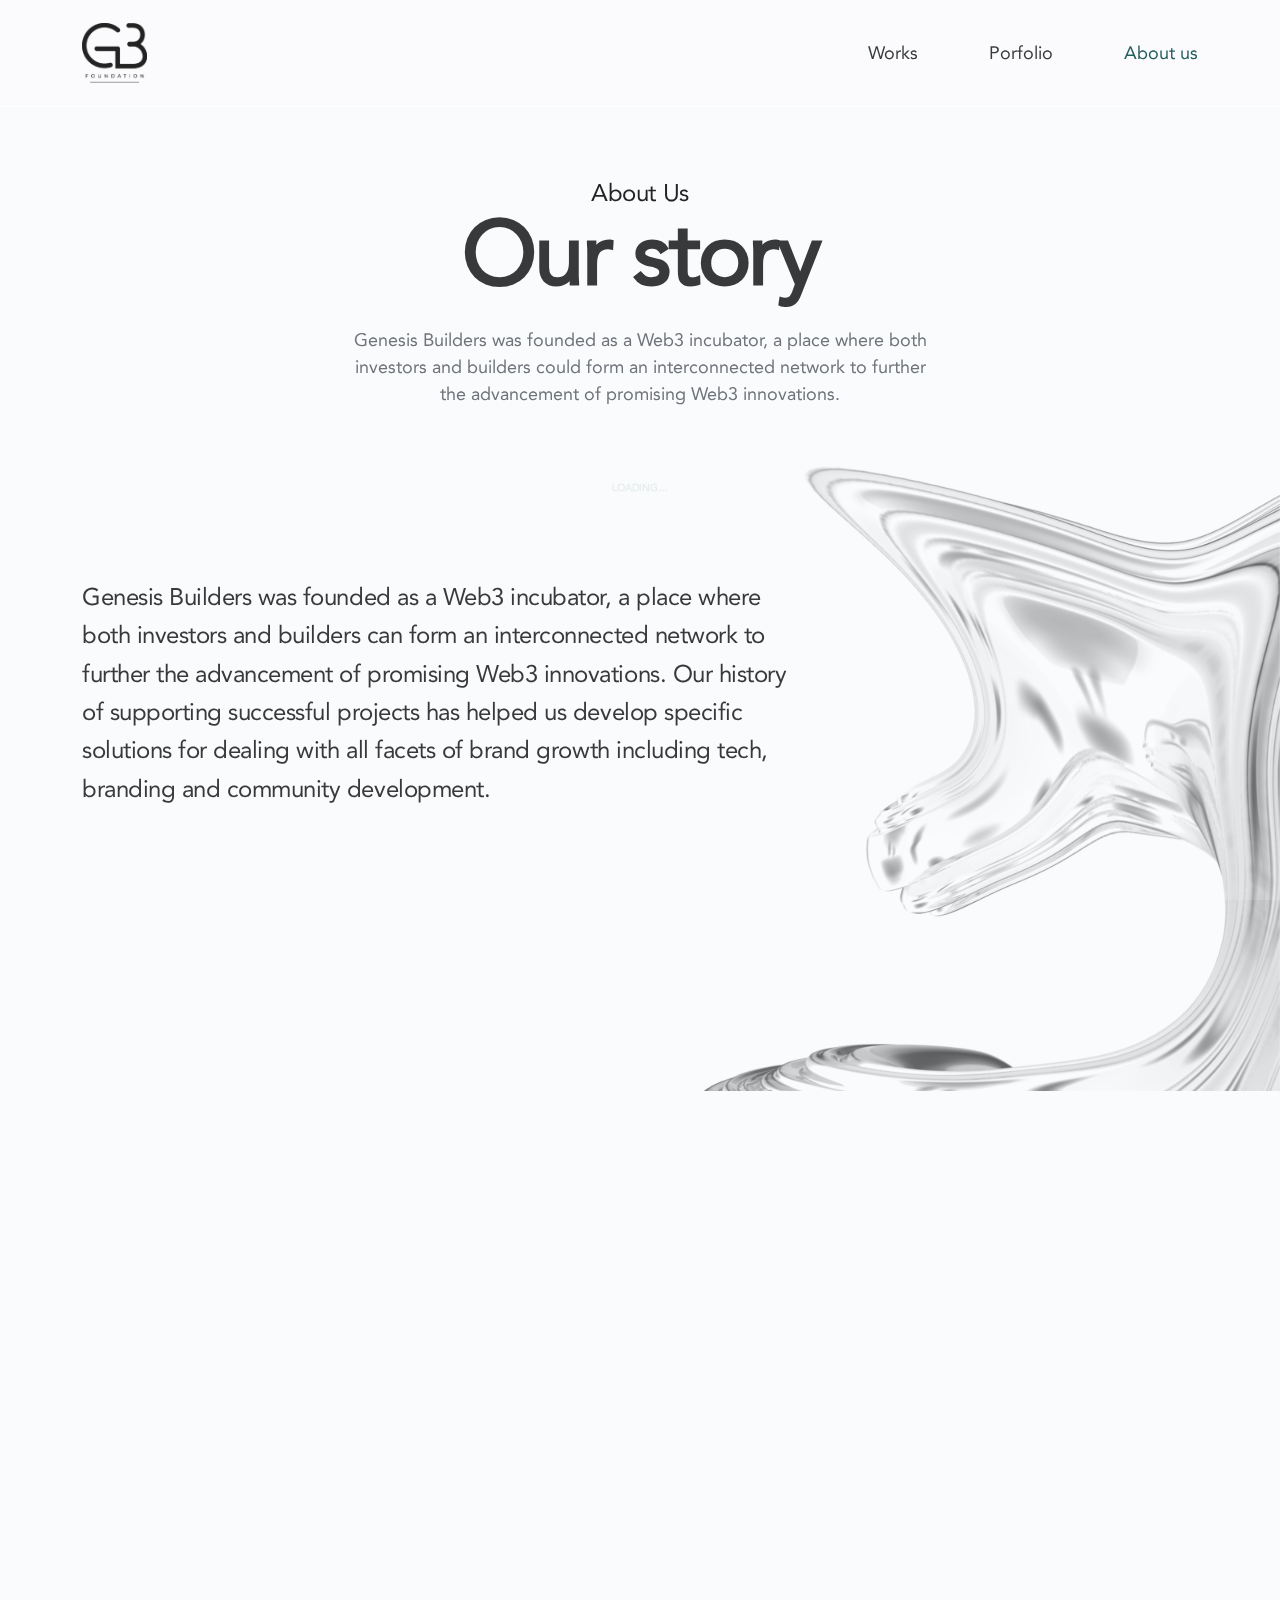
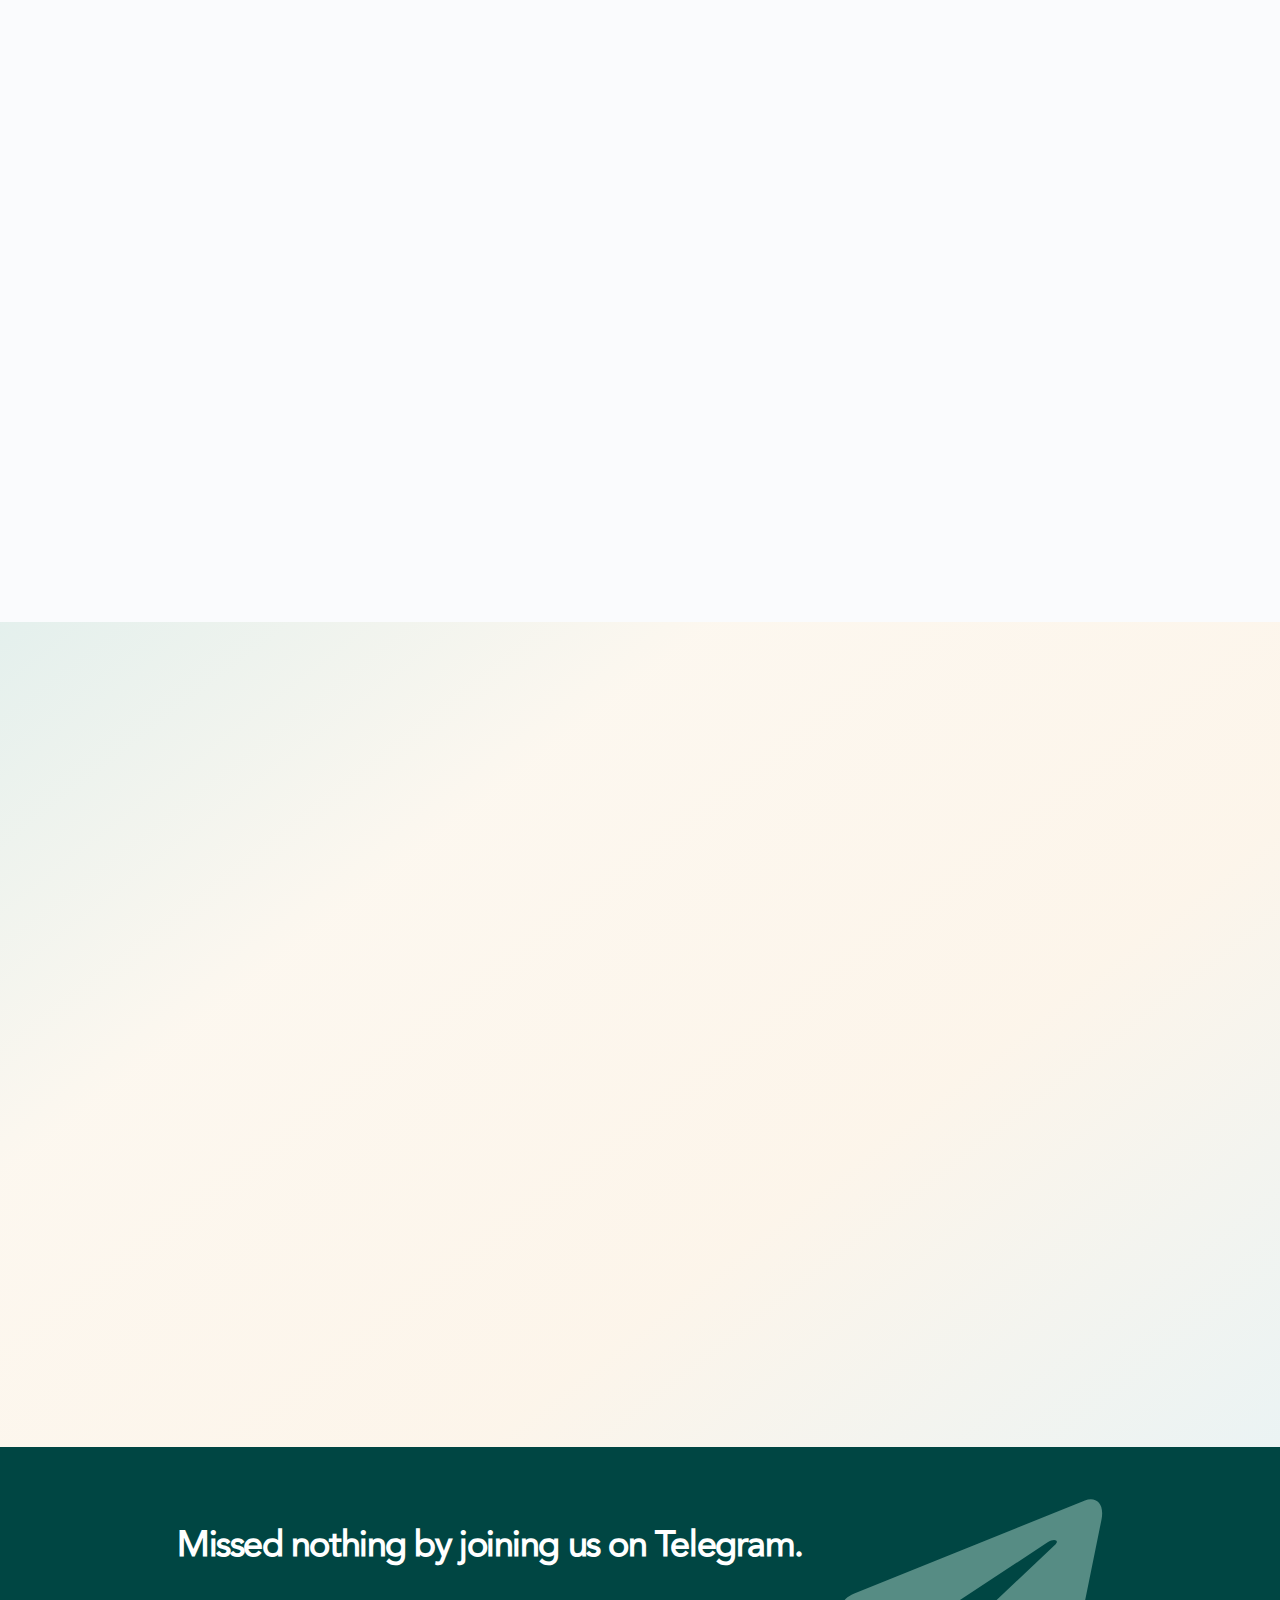
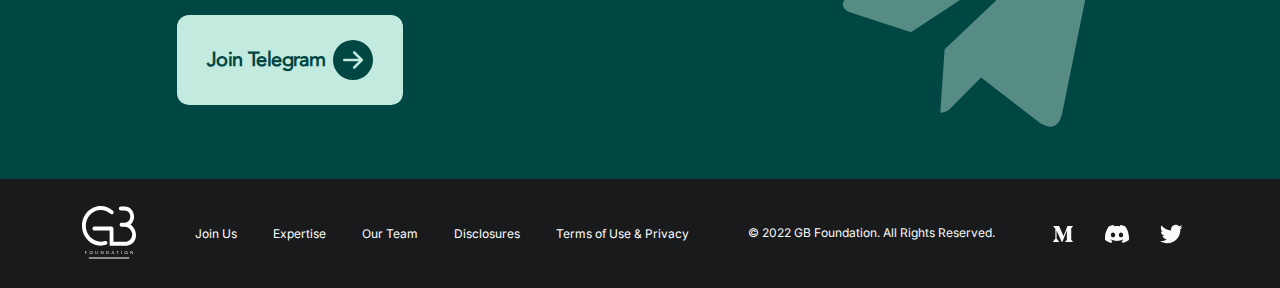
==== about-us.html @ 1f166f5b "Init" ====
<!DOCTYPE html>
<html lang="en">

<head>
    <meta charset="utf-8" />
    <link rel="icon" href="favicon.ico" />
    <title>About - GB Foundation</title>
    <!-- Search Engine -->
    <meta name="description"
        content="Genesis Builders is here to assist every type of enterprise, from the most promising start-ups to top brands and businesses in the world, with the next evolution of consumer behavior." />
    <meta name="image" content="https://oht-design.net/opengraph.png" />
    <!-- Schema.org for Google -->
    <meta itemprop="name" content="GB Foundation" />
    <meta itemprop="description"
        content="Genesis Builders is here to assist every type of enterprise, from the most promising start-ups to top brands and businesses in the world, with the next evolution of consumer behavior." />
    <meta itemprop="image" content="https://oht-design.net/opengraph.png" />
    <!-- Open Graph general (Facebook, Pinterest & Google+) -->
    <meta name="og:title" content="GB Foundation" />
    <meta name="og:description"
        content="Genesis Builders is here to assist every type of enterprise, from the most promising start-ups to top brands and businesses in the world, with the next evolution of consumer behavior." />
    <meta name="og:image" content="https://oht-design.net/opengraph.png" />
    <meta name="og:url" content="https://oht-design.net/gb" />
    <meta name="og:site_name" content="GB Foundation" />
    <meta name="og:locale" content="en_US" />
    <meta name="og:type" content="website" />
    <meta name="twitter:site" content="@gbfoundation">
    <meta name="twitter:card" content="summary_large_image">
    <meta name="twitter:title" content="GB Foundation">
    <meta name="twitter:description"
        content="Genesis Builders is here to assist every type of enterprise, from the most promising start-ups to top brands and businesses in the world, with the next evolution of consumer behavior.">
    <meta name="twitter:image" content="https://oht-design.net/opengraph.png">
    <meta name="fb:app_id" content="401785937034606" />
    <meta name="viewport" content="width=device-width, initial-scale=1" />
    <meta name="theme-color" content="#10101e" />
    <link rel="apple-touch-icon" href="logo192.png" />
    <link rel="stylesheet" href="https://cdn.jsdelivr.net/npm/bootstrap@5.2.0/dist/css/bootstrap.min.css" />
    <link rel="stylesheet" href="http://fonts.cdnfonts.com/css/avenir" />
    <link rel="stylesheet"
        href="https://fonts.googleapis.com/css2?family=Inter:wght@300;400;500;600;700;800;900&amp;display=swap" />
    <link rel="stylesheet" href="assets/plugins/aos/aos.css" />
    <link rel="stylesheet" href="assets/plugins/slick/slick.css" />
    <link rel="stylesheet" href="assets/plugins/slick/slick-theme.css" />
    <link rel="stylesheet" href="assets/fonts/Avenir/style.css" />
    <link rel="stylesheet" href="assets/css/style.css" />
</head>


<body>
    <!-- begin loader -->
    <div class='gb-loader-wrapper' id="GBLoader">
        <div class='gb-loader-element'></div>
        <div class='gb-loader-element'></div>
        <div class='gb-loader-element'></div>
        <div class='gb-loader-text'>Loading…</div>
        <div class='gb-loader-large-square'></div>
    </div>
    <!-- end loader -->

    <!-- begin header -->
    <header class="gb-header">
        <div class="container d-flex align-items-center justify-content-between">
            <a href="index.html" class="gb-brand">
                <img src="assets/images/logo.png" alt="GB Foundation" />
            </a>
            <div class="gb-header-toggle">
                <span></span>
                <span></span>
                <span></span>
                <span></span>
            </div>
            <div class="gb-header-menu">
                <ul>
                    <li><a href="works.html">Works</a></li>
                    <li><a href="portfolio.html">Porfolio</a></li>
                    <li><a class="active" href="about-us.html">About us</a></li>
                </ul>
            </div>
        </div>
    </header>
    <!-- end header -->

    <!-- begin main -->
    <main class="gb-main">
        <div class="gb-page-content gb-about-us">
            <div class="gb-page-banner">
                <div class="container">
                    <div class="gb-page-subtitle" data-aos="fade-up">About Us</div>
                    <h1 class="gb-page-title" data-aos="fade-up" data-aos-delay="100">Our story</h1>
                    <div class="gb-page-description" data-aos="fade-up" data-aos-delay="200">Genesis Builders was founded as a Web3 incubator, a place where
                        both
                        investors and builders could form an interconnected network to further the advancement of
                        promising
                        Web3 innovations. </div>
                </div>
            </div>
            <div class="gb-au-story">
                <div class="container">
                    <div class="gb-au-story-body" data-aos="fade-up">
                        Genesis Builders was founded as a Web3 incubator, a place where both investors and builders can
                        form
                        an
                        interconnected network to further the advancement of promising Web3 innovations.
                        Our history of supporting successful projects has helped us develop specific solutions for
                        dealing
                        with
                        all facets of brand growth including tech, branding and community development.
                    </div>
                </div>
            </div>
            <div class="gb-au-content">
                <div class="gb-au-fynbm">
                    <div class="container">
                        <div class="row">
                            <div class="col-lg-6 order-lg-1 order-2">
                                <div class="gb-au-title" data-aos="fade-up">Find your next big move</div>
                                <div class="gb-au-body" data-aos="fade-up" data-aos-delay="100">Genesis Builders is here to build brands that represent
                                    creativity,
                                    innovation and bring user benefit through investment and comprehensive support
                                    services
                                    from technological development to maintenance. Driven through brand promotion for
                                    projects that will be, and are on the market currently. </div>
                            </div>
                            <div class="col-lg-6 order-lg-2 order-1">
                                <img data-aos="fade-up" data-aos-delay="200" src="assets/images/about-us/find-your-next-big-move.svg" class="gb-au-image"
                                    alt="Find your next big move" />
                            </div>
                        </div>

                    </div>
                </div>

                <div class="gb-au-nstdao">
                    <div class="container">
                        <div class="row">
                            <div class="col-lg-6">
                                <img data-aos="fade-up" src="assets/images/about-us/next-step-towards-DAO.svg" class="gb-au-image"
                                    alt="Next step towards DAO" />
                            </div>
                            <div class="col-lg-6 ps-lg-5">
                                <div class="gb-au-title" data-aos="fade-up" data-aos-delay="100">Next step towards DAO</div>
                                <div class="gb-au-body" data-aos="fade-up" data-aos-delay="200">The service you are waititing for... (Coming Soon)</div>
                            </div>
                        </div>
                    </div>
                </div>

                <div class="gb-au-teams">
                    <div class="container">
                        <div class="gb-au-teams-title" data-aos="fade-up"><span>Our Team</span></div>
                        <div class="row">
                            <div class="col-lg-3 col-md-6 mb-lg-0 mb-5">
                                <div class="gb-au-team" data-aos="fade-up" data-aos-delay="100">
                                    <div class="gb-au-team-image">
                                        <div class="gb-au-team-avatar">
                                            <img src="assets/images/teams/minh-doan.jpg" alt="MINH DOAN" />
                                        </div>
                                    </div>
                                    <div class="gb-au-team-name">MINH DOAN</div>
                                    <div class="gb-au-team-title">Co-Founder</div>
                                    <div class="gb-au-team-bio">Founder of MassBit, Co-founder of Codelight,
                                        ex-Co-founder of Harmony ONE, ex-Googler.</div>
                                    <div class="gb-au-team-contact">
                                        <a href="#" target="_blank">
                                            <img src="assets/images/icons/linkedin.svg" alt="linkedin" />
                                        </a>
                                    </div>
                                </div>
                            </div>

                            <div class="col-lg-3 col-md-6 mb-lg-0 mb-5">
                                <div class="gb-au-team" data-aos="fade-up" data-aos-delay="200">
                                    <div class="gb-au-team-image">
                                        <div class="gb-au-team-avatar">
                                            <img src="assets/images/teams/chao-ma.jpg" alt="CHAO MA" />
                                        </div>
                                    </div>
                                    <div class="gb-au-team-name">CHAO MA</div>
                                    <div class="gb-au-team-title">Co-Founder</div>
                                    <div class="gb-au-team-bio">Privacy and Scaling of Ethereum Foundation, CTO of
                                        deeper network, ex-Amazoner</div>
                                    <div class="gb-au-team-contact">
                                        <a href="#" target="_blank">
                                            <img src="assets/images/icons/linkedin.svg" alt="linkedin" />
                                        </a>
                                    </div>
                                </div>
                            </div>

                            <div class="col-lg-3 col-md-6 mb-md-0 mb-5">
                                <div class="gb-au-team" data-aos="fade-up" data-aos-delay="300">
                                    <div class="gb-au-team-image">
                                        <div class="gb-au-team-avatar">
                                            <img src="assets/images/teams/kate.jpg" alt="KATE P." />
                                        </div>
                                    </div>
                                    <div class="gb-au-team-name">KATE P.</div>
                                    <div class="gb-au-team-title">Co-Founder</div>
                                    <div class="gb-au-team-bio">Product Marketing Growth Manager of MassBit, Warena
                                        Marketing Consultant</div>
                                    <div class="gb-au-team-contact">
                                        <a href="#" target="_blank">
                                            <img src="assets/images/icons/linkedin.svg" alt="linkedin" />
                                        </a>
                                    </div>
                                </div>
                            </div>

                            <div class="col-lg-3 col-md-6">
                                <div class="gb-au-team" data-aos="fade-up" data-aos-delay="400">
                                    <div class="gb-au-team-image">
                                        <div class="gb-au-team-avatar">
                                            <img src="assets/images/teams/rongjian-lan.jpg" alt="RONGJIAN LAN" />
                                        </div>
                                    </div>
                                    <div class="gb-au-team-name">RONGJIAN LAN</div>
                                    <div class="gb-au-team-title">Co-Founder</div>
                                    <div class="gb-au-team-bio">CTO and Co-founder of Harmony ONE, ex-Googler</div>
                                    <div class="gb-au-team-contact">
                                        <a href="#" target="_blank">
                                            <img src="assets/images/icons/linkedin.svg" alt="linkedin" />
                                        </a>
                                    </div>
                                </div>
                            </div>
                        </div>
                    </div>
                </div>
            </div>
        </div>
    </main>
    <!-- end main -->

    <!-- begin footer -->
    <footer class="gb-footer">
        <div class="gb-footer-top">
            <div class="container">
                <div class="row justify-content-center align-items-center">
                    <div class="col-lg-7 col-md-9">
                        <h3>Missed nothing by joining us on Telegram.</h3>
                        <a href="https://t.me/genesisbuilders" target="_blank">
                            <span>Join Telegram</span>
                            <svg width="40" height="40" viewBox="0 0 40 40" fill="none"
                                xmlns="http://www.w3.org/2000/svg">
                                <g clip-path="url(#clip0_755_1672)">
                                    <path
                                        d="M20 -8.74228e-07C25.3043 -1.10609e-06 30.3914 2.10713 34.1421 5.85786C37.8929 9.60859 40 14.6957 40 20C40 25.3043 37.8929 30.3914 34.1421 34.1421C30.3914 37.8929 25.3043 40 20 40C14.6957 40 9.60859 37.8929 5.85786 34.1421C2.10714 30.3914 -6.42368e-07 25.3043 -8.74228e-07 20C-1.10609e-06 14.6957 2.10714 9.60859 5.85786 5.85786C9.60859 2.10714 14.6957 -6.42368e-07 20 -8.74228e-07ZM11.25 18.75C10.9185 18.75 10.6005 18.8817 10.3661 19.1161C10.1317 19.3505 10 19.6685 10 20C10 20.3315 10.1317 20.6495 10.3661 20.8839C10.6005 21.1183 10.9185 21.25 11.25 21.25L25.7325 21.25L20.365 26.615C20.1303 26.8497 19.9984 27.1681 19.9984 27.5C19.9984 27.8319 20.1303 28.1503 20.365 28.385C20.5997 28.6197 20.9181 28.7516 21.25 28.7516C21.5819 28.7516 21.9003 28.6197 22.135 28.385L29.635 20.885C29.7514 20.7689 29.8438 20.6309 29.9068 20.4791C29.9698 20.3272 30.0022 20.1644 30.0022 20C30.0022 19.8356 29.9698 19.6728 29.9068 19.5209C29.8438 19.3691 29.7514 19.2311 29.635 19.115L22.135 11.615C21.9003 11.3803 21.5819 11.2484 21.25 11.2484C20.9181 11.2484 20.5997 11.3803 20.365 11.615C20.1303 11.8497 19.9984 12.1681 19.9984 12.5C19.9984 12.8319 20.1303 13.1503 20.365 13.385L25.7325 18.75L11.25 18.75Z"
                                        fill="#004643" />
                                </g>
                                <defs>
                                    <clipPath id="clip0_755_1672">
                                        <rect width="40" height="40" fill="white"
                                            transform="translate(0 40) rotate(-90)" />
                                    </clipPath>
                                </defs>
                            </svg>
                        </a>
                    </div>
                    <div class="col-lg-3 col-md-3 d-md-block d-none">
                        <img src="assets/images/telegram.svg" alt="telegram" class="img-fluid" />
                    </div>
                </div>
            </div>
        </div>
        <div class="gb-footer-bottom">
            <div class="container">
                <div class="gb-footer-bottom-inner">
                    <div class="gb-footer-logo">
                        <img src="assets/images/logo-sm-white.svg" alt="GB" />
                    </div>
                    <div class="gb-footer-menu">
                        <ul>
                            <li><a href="#">Join Us</a></li>
                            <li><a href="#">Expertise</a></li>
                            <li><a href="#">Our Team</a></li>
                            <li><a href="#">Disclosures</a></li>
                            <li><a href="#">Terms of Use & Privacy</a></li>
                        </ul>
                    </div>
                    <div class="gb-footer-copyright">
                        © 2022 GB Foundation. All Rights Reserved.
                    </div>
                    <div class="gb-footer-socials">
                        <ul>
                            <li>
                                <a href="#">
                                    <img src="assets/images/icons/medium.svg" alt="medium" />
                                </a>
                            </li>
                            <li>
                                <a href="#">
                                    <img src="assets/images/icons/discord.svg" alt="discord" />
                                </a>
                            </li>
                            <li>
                                <a href="#">
                                    <img src="assets/images/icons/twitter.svg" alt="twitter" />
                                </a>
                            </li>
                        </ul>
                    </div>
                </div>
            </div>
        </div>
    </footer>
    <!-- end footer -->
    <script src="https://cdn.jsdelivr.net/npm/bootstrap@5.2.0/dist/js/bootstrap.bundle.min.js"></script>
    <script src="assets/plugins/jquery/jquery.min.js"></script>
    <script src="assets/plugins/aos/aos.js"></script>
    <script src="assets/plugins/slick/slick.min.js"></script>
    <script src="assets/js/script.js"></script>
</body>

</html>
---- assets/fonts/Avenir/style.css ----
@font-face {
  font-family: "Avenir";
  font-style: normal;
  font-weight: normal;
  src: local("Avenir"), url("Avenir.woff") format("woff");
}
---- assets/css/style.css ----
.gb-title {
  font-family: "Avenir", sans-serif;
  color: #1a051d;
  font-weight: 800;
  letter-spacing: -0.03em;
}
.gb-title.large {
  font-size: 62px;
  line-height: 62px;
  margin-bottom: 15px;
}
.gb-title.medium {
  font-size: 44px;
  line-height: 120%;
  margin-bottom: 10px;
}

h1,
.h1,
.gb-h1 {
  font-family: "Avenir", sans-serif;
  color: #1a051d;
  font-weight: 900;
  font-size: 36px;
  line-height: 130%;
  letter-spacing: -0.04em;
  margin-bottom: 6px;
}

h2,
.h2,
.gb-h2 {
  font-family: "Avenir", sans-serif;
  color: #1a051d;
  font-weight: 900;
  font-size: 24px;
  line-height: 120%;
  letter-spacing: -0.02em;
  margin-bottom: 12px;
}

h3,
.h3,
.gb-h3 {
  font-family: "Avenir", sans-serif;
  color: #1a051d;
  font-weight: 800;
  font-size: 20px;
  line-height: 26px;
  letter-spacing: -0.03em;
  margin-bottom: 13px;
}

body,
.gb-text {
  font-family: "Avenir", sans-serif;
  color: #1a051d;
  font-weight: 400;
  font-size: 18px;
  line-height: 150%;
}

.gb-text-2 {
  font-family: "Avenir", sans-serif;
  color: #1a051d;
  font-weight: 500;
  font-size: 14px;
  line-height: 20px;
}

.gb-small-text {
  font-family: "Avenir", sans-serif;
  color: #1a051d;
  font-weight: 400;
  font-size: 12px;
  line-height: 13px;
}

.gb-caption-text {
  font-family: "Avenir", sans-serif;
  color: #1a051d;
  font-weight: 500;
  font-size: 12px;
  line-height: 16px;
}

.gb-header {
  position: fixed;
  top: 0;
  left: 0;
  width: 100%;
  z-index: 999;
  background: rgba(255, 255, 255, 0.2);
  border-bottom: 1px solid #ffffff;
  -webkit-backdrop-filter: blur(10px);
          backdrop-filter: blur(10px);
  padding: 23px 0;
}
@media (max-width: 767px) {
  .gb-header {
    padding: 15px 0;
  }
}
.gb-header .gb-brand {
  z-index: 999;
}
.gb-header .gb-brand img {
  height: 60px;
}
@media (max-width: 767px) {
  .gb-header .gb-brand img {
    height: 50px;
  }
}
.gb-header .gb-header-toggle {
  display: none;
  width: 32px;
  height: 22px;
  position: relative;
  transform: rotate(0deg);
  transition: 0.5s ease-in-out;
  cursor: pointer;
  z-index: 999;
}
.gb-header .gb-header-toggle.open span:nth-child(1) {
  top: 10px;
  width: 0%;
  left: 50%;
}
.gb-header .gb-header-toggle.open span:nth-child(2) {
  transform: rotate(45deg);
}
.gb-header .gb-header-toggle.open span:nth-child(3) {
  transform: rotate(-45deg);
}
.gb-header .gb-header-toggle.open span:nth-child(4) {
  top: 10px;
  width: 0%;
  left: 50%;
}
.gb-header .gb-header-toggle span {
  display: block;
  position: absolute;
  height: 2px;
  width: 100%;
  background: #181a1c;
  border-radius: 2px;
  opacity: 1;
  left: 0;
  transform: rotate(0deg);
  transition: 0.25s ease-in-out;
}
.gb-header .gb-header-toggle span:nth-child(1) {
  top: 0px;
}
.gb-header .gb-header-toggle span:nth-child(2), .gb-header .gb-header-toggle span:nth-child(3) {
  top: 10px;
}
.gb-header .gb-header-toggle span:nth-child(4) {
  top: 20px;
}
@media (max-width: 767px) {
  .gb-header .gb-header-toggle {
    display: block;
  }
}
.gb-header .gb-header-menu {
  display: inline-flex;
}
@media (max-width: 767px) {
  .gb-header .gb-header-menu {
    position: fixed;
    top: 0px;
    left: 0;
    width: 100vw;
    height: 100vh;
    z-index: 998;
    transform: translateX(100%);
    transition: all ease-in-out 0.3s;
    background-color: #fff;
    justify-content: center;
    padding: 180px 0;
  }
  .gb-header .gb-header-menu ul {
    flex-direction: column;
    max-width: 540px;
  }
  .gb-header .gb-header-menu ul li {
    margin: 10px 0 !important;
  }
  .gb-header .gb-header-menu.show {
    transform: translateX(0);
  }
}
.gb-header .gb-header-menu ul {
  list-style: none;
  padding-left: 0;
  margin-bottom: 0;
  display: inline-flex;
  align-items: center;
}
.gb-header .gb-header-menu ul li:not(:last-child) {
  margin-right: 71px;
}
.gb-header .gb-header-menu ul li a {
  font-weight: 400;
  font-size: 18px;
  line-height: 150%;
  color: #181a1c;
  text-decoration: none;
  transition: all ease-in-out 0.3s;
}
.gb-header .gb-header-menu ul li a.active, .gb-header .gb-header-menu ul li a:hover {
  color: #004643;
}

.gb-footer .gb-footer-top {
  padding: 52.35px 0;
  background: #004643;
}
.gb-footer .gb-footer-top h3 {
  font-weight: 900;
  font-size: 36px;
  line-height: 130%;
  letter-spacing: -0.04em;
  color: #ffffff;
  margin-bottom: 46px;
}
@media (max-width: 1199px) {
  .gb-footer .gb-footer-top h3 {
    font-size: 30px;
  }
}
@media (max-width: 991px) {
  .gb-footer .gb-footer-top h3 {
    font-size: 28px;
    margin-bottom: 30px;
  }
}
@media (max-width: 576px) {
  .gb-footer .gb-footer-top h3 {
    font-size: 24px;
    margin-bottom: 24px;
  }
}
.gb-footer .gb-footer-top a {
  background: #c2eade;
  border-radius: 12px;
  display: inline-flex;
  align-items: center;
  padding: 25px 30px;
  font-weight: 900;
  font-size: 20px;
  line-height: 22px;
  letter-spacing: -0.03em;
  color: #004643;
  transition: all ease-in-out 0.3s;
  text-decoration: none;
}
@media (max-width: 576px) {
  .gb-footer .gb-footer-top a {
    padding-top: 10px;
    padding-bottom: 10px;
  }
  .gb-footer .gb-footer-top a svg {
    height: 18px;
    width: auto;
  }
}
.gb-footer .gb-footer-top a svg {
  margin-left: 8px;
}
.gb-footer .gb-footer-bottom {
  padding: 27px 0 29px;
  background: #181a1c;
}
.gb-footer .gb-footer-bottom .gb-footer-bottom-inner {
  display: flex;
  flex-wrap: wrap;
  align-items: center;
  justify-content: space-between;
}
.gb-footer .gb-footer-bottom .gb-footer-bottom-inner ul {
  padding-left: 0;
  margin-bottom: 0;
  display: inline-flex;
  align-items: center;
  list-style: none;
}
@media (max-width: 1199px) {
  .gb-footer .gb-footer-bottom .gb-footer-bottom-inner .gb-footer-logo {
    width: 20%;
  }
}
@media (max-width: 1199px) {
  .gb-footer .gb-footer-bottom .gb-footer-bottom-inner .gb-footer-menu {
    width: 80%;
    text-align: right;
  }
  .gb-footer .gb-footer-bottom .gb-footer-bottom-inner .gb-footer-menu ul {
    justify-content: flex-end;
  }
}
@media (max-width: 767px) {
  .gb-footer .gb-footer-bottom .gb-footer-bottom-inner .gb-footer-menu {
    width: 100%;
    text-align: left;
    margin: 10px 0;
  }
}
@media (max-width: 767px) {
  .gb-footer .gb-footer-bottom .gb-footer-bottom-inner .gb-footer-menu ul {
    justify-content: flex-start;
  }
}
@media (max-width: 576px) {
  .gb-footer .gb-footer-bottom .gb-footer-bottom-inner .gb-footer-menu ul {
    margin: 15px 0;
    flex-direction: column;
    align-items: flex-start;
  }
}
@media (max-width: 767px) {
  .gb-footer .gb-footer-bottom .gb-footer-bottom-inner .gb-footer-menu ul li:first-child a {
    padding-left: 0;
  }
}
.gb-footer .gb-footer-bottom .gb-footer-bottom-inner .gb-footer-menu ul li a {
  text-decoration: none;
  padding: 10px 18px;
  font-family: "Inter", sans-serif;
  font-weight: 400;
  font-size: 12px;
  line-height: 15px;
  color: #ffffff;
  white-space: nowrap;
}
@media (max-width: 576px) {
  .gb-footer .gb-footer-bottom .gb-footer-bottom-inner .gb-footer-menu ul li a {
    padding: 0;
  }
}
.gb-footer .gb-footer-bottom .gb-footer-bottom-inner .gb-footer-copyright {
  font-family: "Inter", sans-serif;
  font-weight: 400;
  font-size: 12px;
  line-height: 15px;
  color: #fafafa;
}
@media (max-width: 1199px) {
  .gb-footer .gb-footer-bottom .gb-footer-bottom-inner .gb-footer-copyright {
    width: 70%;
    padding-top: 10px;
  }
}
@media (max-width: 576px) {
  .gb-footer .gb-footer-bottom .gb-footer-bottom-inner .gb-footer-copyright {
    width: 100%;
    margin-bottom: 10px;
  }
}
@media (max-width: 1199px) {
  .gb-footer .gb-footer-bottom .gb-footer-bottom-inner .gb-footer-socials {
    text-align: right;
    width: 30%;
  }
  .gb-footer .gb-footer-bottom .gb-footer-bottom-inner .gb-footer-socials ul {
    justify-content: flex-end;
  }
}
@media (max-width: 576px) {
  .gb-footer .gb-footer-bottom .gb-footer-bottom-inner .gb-footer-socials {
    width: 100%;
    text-align: left;
  }
}
@media (max-width: 576px) {
  .gb-footer .gb-footer-bottom .gb-footer-bottom-inner .gb-footer-socials ul li:first-child a {
    margin-left: 0;
  }
}
.gb-footer .gb-footer-bottom .gb-footer-bottom-inner .gb-footer-socials ul li a {
  text-decoration: none;
  margin: 0 15px;
}
.gb-footer .gb-footer-bottom .gb-footer-bottom-inner .gb-footer-socials ul li a:hover img {
  transform: scale(1.1);
}
.gb-footer .gb-footer-bottom .gb-footer-bottom-inner .gb-footer-socials ul li a img {
  transform-origin: center center;
  transition: all ease-in-out 0.3s;
}

.gb-page-content {
  background-color: #fafbfd;
  padding-top: 107px;
}
@media (max-width: 767px) {
  .gb-page-content {
    padding-top: 81px;
  }
}

.gb-page-banner {
  padding-top: 73px;
  padding-bottom: 160px;
}
@media (max-width: 767px) {
  .gb-page-banner {
    padding-bottom: 80px;
  }
}
.gb-page-banner .gb-page-subtitle {
  font-family: "Avenir", sans-serif;
  color: #1a051d;
  font-weight: 500;
  font-size: 24px;
  line-height: 120%;
  letter-spacing: -0.02em;
  color: #000;
  margin-bottom: 16px;
  text-align: center;
}
.gb-page-banner .gb-page-title {
  font-family: "Avenir", sans-serif;
  color: #1a051d;
  font-weight: 800;
  font-size: 90px;
  line-height: 62px;
  text-align: center;
  letter-spacing: -0.03em;
  color: #181a1c;
  margin-bottom: 40px;
}
@media (max-width: 767px) {
  .gb-page-banner .gb-page-title {
    font-size: 60px;
  }
}
.gb-page-banner .gb-page-description {
  font-family: "Avenir", sans-serif;
  color: #1a051d;
  font-weight: 400;
  font-size: 18px;
  line-height: 150%;
  text-align: center;
  color: #595e65;
  width: 708px;
  max-width: 100%;
  margin-left: auto;
  margin-right: auto;
}

.gb-homepage {
  padding-top: 0;
}
.gb-homepage .gb-section-title {
  position: relative;
  font-weight: 800;
  font-size: 62px;
  line-height: 62px;
  letter-spacing: -0.03em;
  color: #181a1c;
  margin-bottom: 40px;
  text-align: center;
}
@media (max-width: 767px) {
  .gb-homepage .gb-section-title {
    font-size: 42px;
  }
}
.gb-homepage .gb-section-title::before {
  content: "";
  position: absolute;
  bottom: -16px;
  left: 50%;
  transform: translateX(-50%);
  width: 200px;
  height: 3px;
  background: #181a1c;
}
@media (max-width: 767px) {
  .gb-homepage .gb-section-title::before {
    height: 2px;
    width: 100px;
  }
}
.gb-homepage .gb-section-description {
  font-weight: 500;
  font-size: 18px;
  line-height: 32px;
  text-align: center;
  color: #595e65;
  margin-bottom: 42px;
}
.gb-homepage .gb-hp-banner {
  padding: 239px 0 93px;
  position: relative;
  text-align: center;
  font-weight: 500;
  font-size: 24px;
  line-height: 33px;
  color: #595e65;
  overflow: hidden;
}
@media (max-width: 767px) {
  .gb-homepage .gb-hp-banner {
    padding: 150px 0;
  }
}
.gb-homepage .gb-hp-banner::before {
  width: 755px;
  height: 827px;
  content: "";
  position: absolute;
  top: 0;
  left: 0;
  background-image: url(../images/banner-bg.png);
  mix-blend-mode: difference;
}
.gb-homepage .gb-hp-banner * {
  position: relative;
}
.gb-homepage .gb-hp-banner h1 {
  font-weight: 800;
  font-size: 108px;
  line-height: 115px;
  letter-spacing: -0.03em;
  color: #181a1c;
  margin-bottom: 18px;
  width: 766px;
  max-width: 100%;
  margin-left: auto;
  margin-right: auto;
}
@media (max-width: 767px) {
  .gb-homepage .gb-hp-banner h1 {
    font-size: 65px;
    line-height: 1.3;
  }
}
.gb-homepage .gb-hp-story {
  padding: 264px 0 94px;
  position: relative;
}
@media (max-width: 767px) {
  .gb-homepage .gb-hp-story {
    padding-top: 80px;
  }
}
.gb-homepage .gb-hp-story::before {
  content: "";
  position: absolute;
  top: 0;
  left: 0;
  width: 100%;
  height: 100%;
  background-image: url(../images/about-us/bg.svg);
  background-size: auto 100%;
  background-position: bottom right;
  mix-blend-mode: difference;
  background-repeat: no-repeat;
}
@media (max-width: 767px) {
  .gb-homepage .gb-hp-story::before {
    opacity: 0.3;
  }
}
.gb-homepage .gb-hp-story * {
  position: relative;
}
.gb-homepage .gb-hp-story .gb-hp-story-title {
  font-weight: 900;
  font-size: 36px;
  line-height: 130%;
  letter-spacing: -0.04em;
  color: #000;
  margin-bottom: 35px;
  width: 782px;
  max-width: 100%;
}
.gb-homepage .gb-hp-story .gb-hp-story-body {
  font-weight: 500;
  font-size: 18px;
  line-height: 26px;
  color: #595e65;
  width: 562px;
  max-width: 100%;
}
.gb-homepage .gb-hp-expertise {
  padding: 92px 0 63px;
}
@media (max-width: 767px) {
  .gb-homepage .gb-hp-expertise {
    padding-bottom: 0;
  }
}
.gb-homepage .gb-hp-expertise .gb-section-description {
  width: 645px;
  max-width: 100%;
  margin-left: auto;
  margin-right: auto;
  margin-bottom: 51px;
}
.gb-homepage .gb-hp-expertise .gb-hp-expertise-action {
  margin-bottom: 83px;
  text-align: center;
}
.gb-homepage .gb-hp-expertise .gb-hp-expertise-action a {
  display: inline-flex;
  padding: 34px 30px;
  font-weight: 900;
  font-size: 20px;
  line-height: 22px;
  letter-spacing: -0.03em;
  color: #ffffff;
  text-decoration: none;
  background: #004643;
  border-radius: 12px;
  transition: all ease-in-out 0.3s;
}
.gb-homepage .gb-hp-expertise .row {
  --bs-gutter-x: 16px;
}
.gb-homepage .gb-hp-expertise .gb-hp-expertise-item {
  border-radius: 8px;
  padding: 50px 40px;
  display: flex;
  flex-direction: column;
  align-items: flex-start;
  justify-content: center;
  transition: all ease-in-out 0.3s;
  min-height: 387px;
  position: relative;
}
.gb-homepage .gb-hp-expertise .gb-hp-expertise-item::before, .gb-homepage .gb-hp-expertise .gb-hp-expertise-item::after {
  border-radius: 8px;
  width: 100%;
  height: 100%;
  content: "";
  position: absolute;
  top: 0;
  left: 0;
}
.gb-homepage .gb-hp-expertise .gb-hp-expertise-item::before {
  mix-blend-mode: luminosity;
}
.gb-homepage .gb-hp-expertise .gb-hp-expertise-item::after {
  bottom: 0;
  left: 0;
  top: auto;
  height: 0;
  transition: all ease-in-out 0.3s;
}
.gb-homepage .gb-hp-expertise .gb-hp-expertise-item.style-1::before {
  background: linear-gradient(0deg, rgba(0, 0, 0, 0.5), rgba(0, 0, 0, 0.5)), url(../images/our-expertise/branding.jpg);
  background-size: cover;
}
.gb-homepage .gb-hp-expertise .gb-hp-expertise-item.style-2::before {
  background: linear-gradient(0deg, rgba(0, 0, 0, 0.5), rgba(0, 0, 0, 0.5)), url(../images/our-expertise/community.png);
  background-size: cover;
}
.gb-homepage .gb-hp-expertise .gb-hp-expertise-item.style-3::before {
  background: linear-gradient(0deg, rgba(0, 0, 0, 0.5), rgba(0, 0, 0, 0.5)), url(../images/our-expertise/technology.jpg);
  background-size: cover;
}
.gb-homepage .gb-hp-expertise .gb-hp-expertise-item:hover {
  justify-content: flex-start;
}
.gb-homepage .gb-hp-expertise .gb-hp-expertise-item:hover .gb-hp-expertise-item-title {
  color: #302f2f;
}
.gb-homepage .gb-hp-expertise .gb-hp-expertise-item:hover .gb-hp-expertise-item-description {
  height: auto;
}
.gb-homepage .gb-hp-expertise .gb-hp-expertise-item:hover:after {
  height: 100%;
}
.gb-homepage .gb-hp-expertise .gb-hp-expertise-item.style-1::after {
  background-color: #f1b664;
}
.gb-homepage .gb-hp-expertise .gb-hp-expertise-item.style-2::after {
  background-color: #d25f5a;
}
.gb-homepage .gb-hp-expertise .gb-hp-expertise-item.style-3::after {
  background-color: #a7c9bf;
}
.gb-homepage .gb-hp-expertise .gb-hp-expertise-item * {
  position: relative;
  z-index: 2;
}
.gb-homepage .gb-hp-expertise .gb-hp-expertise-item .gb-hp-expertise-item-title {
  font-weight: 900;
  font-size: 36px;
  line-height: 44px;
  letter-spacing: -0.02em;
  text-transform: uppercase;
  color: #ffffff;
  margin-bottom: 16px;
  transition: all ease-in-out 0.5s;
}
.gb-homepage .gb-hp-expertise .gb-hp-expertise-item .gb-hp-expertise-item-description {
  font-weight: 400;
  font-size: 18px;
  line-height: 150%;
  color: #302f2f;
  transition: all ease-in-out 0.5s;
  height: 0;
  overflow: hidden;
}
.gb-homepage .gb-hp-portfolio {
  padding: 100px 0 60px;
}
@media (max-width: 767px) {
  .gb-homepage .gb-hp-portfolio {
    padding-bottom: 0;
  }
}
.gb-homepage .gb-hp-portfolio .row {
  --bs-gutter-x: 30px;
}
.gb-homepage .gb-hp-portfolio .gb-section-description {
  width: 620px;
  max-width: 100%;
  margin-left: auto;
  margin-right: auto;
  margin-bottom: 50px;
}
.gb-homepage .gb-hp-portfolio .gb-hp-portfolio-more {
  text-align: right;
  margin-bottom: 63px;
}
@media (max-width: 576px) {
  .gb-homepage .gb-hp-portfolio .gb-hp-portfolio-more {
    margin-bottom: 20px;
  }
}
.gb-homepage .gb-hp-portfolio .gb-hp-portfolio-more a {
  text-decoration: none;
  display: inline-flex;
  align-items: center;
  font-weight: 900;
  font-size: 20px;
  line-height: 22px;
  letter-spacing: -0.03em;
  color: #004643;
}
.gb-homepage .gb-hp-portfolio .gb-hp-portfolio-more a:hover svg {
  transform: translateX(10px);
}
.gb-homepage .gb-hp-portfolio .gb-hp-portfolio-more a svg {
  margin-left: 16px;
  transition: all ease-in-out 0.3s;
}
@media (min-width: 576px) {
  .gb-homepage .gb-hp-portfolio .gb-hp-portfolio-slide-wrap {
    margin-right: calc((100vw - 540px) / -2);
  }
}
@media (min-width: 768px) {
  .gb-homepage .gb-hp-portfolio .gb-hp-portfolio-slide-wrap {
    margin-right: calc((100vw - 720px) / -2);
  }
}
@media (min-width: 992px) {
  .gb-homepage .gb-hp-portfolio .gb-hp-portfolio-slide-wrap {
    margin-right: calc((100vw - 960px) / -2);
  }
}
@media (min-width: 1200px) {
  .gb-homepage .gb-hp-portfolio .gb-hp-portfolio-slide-wrap {
    margin-right: calc((100vw - 1140px) / -2);
  }
}
@media (min-width: 1400px) {
  .gb-homepage .gb-hp-portfolio .gb-hp-portfolio-slide-wrap {
    margin-left: -15px;
    margin-right: calc((100vw - 1320px) / -2);
  }
}
@media (max-width: 576px) {
  .gb-homepage .gb-hp-portfolio .gb-hp-portfolio-slide-wrap {
    margin-left: -5px;
  }
}
.gb-homepage .gb-hp-portfolio .gb-hp-portfolio-slide-wrap .gb-hp-portfolio-slide .slick-list {
  padding-left: 0 !important;
}
.gb-homepage .gb-hp-portfolio .gb-hp-portfolio-item-wrap {
  padding: 0 15px;
}
@media (max-width: 576px) {
  .gb-homepage .gb-hp-portfolio .gb-hp-portfolio-item-wrap {
    padding: 0 5px;
  }
}
.gb-homepage .gb-hp-portfolio .gb-hp-portfolio-item {
  background: #fafafa;
  border: 1px solid #cdcdcd;
  border-radius: 8px;
  min-height: 370px;
  transition: all ease-in-out 0.3s;
  overflow: hidden;
}
.gb-homepage .gb-hp-portfolio .gb-hp-portfolio-item:hover {
  background: rgba(171, 209, 198, 0.2);
  border: 1px solid #abd1c6;
  box-shadow: 0px 15px 30px 2px rgba(0, 0, 0, 0.1);
}
.gb-homepage .gb-hp-portfolio .gb-hp-portfolio-item:hover .gb-hp-portfolio-image img {
  transform: scale(1.1);
}
.gb-homepage .gb-hp-portfolio .gb-hp-portfolio-item .gb-hp-portfolio-image {
  height: 211px;
  background-color: #ffffff;
  display: flex;
  align-items: center;
  justify-content: center;
  padding: 40px;
}
@media (max-width: 1199px) {
  .gb-homepage .gb-hp-portfolio .gb-hp-portfolio-item .gb-hp-portfolio-image {
    height: 140px;
  }
}
.gb-homepage .gb-hp-portfolio .gb-hp-portfolio-item .gb-hp-portfolio-image img {
  max-width: 100%;
  -o-object-fit: contain;
     object-fit: contain;
  transform-origin: center center;
  transition: all ease-in-out 0.3s;
}
.gb-homepage .gb-hp-portfolio .gb-hp-portfolio-item .gb-hp-portfolio-description {
  padding: 29px 17px 29px 24px;
  font-weight: 500;
  font-size: 14px;
  line-height: 20px;
  color: #181a1c;
}
@media (max-width: 576px) {
  .gb-homepage .gb-hp-portfolio .gb-hp-portfolio-item .gb-hp-portfolio-description {
    padding: 20px 16px 24px;
  }
}
.gb-homepage .gb-hp-partners {
  padding: 111px 0;
}
@media (max-width: 767px) {
  .gb-homepage .gb-hp-partners {
    padding-bottom: 80px;
  }
}
.gb-homepage .gb-hp-partners .row {
  --bs-gutter-x: 16px;
}
.gb-homepage .gb-hp-partners .gb-section-description {
  width: 490px;
  max-width: 100%;
  margin-left: auto;
  margin-right: auto;
  margin-bottom: 75px;
}
.gb-homepage .gb-hp-partners .gb-hp-partner {
  padding: 36px;
  min-height: 132px;
  display: flex;
  align-items: center;
  justify-content: center;
  text-decoration: none;
  height: 100%;
  border-radius: 8px;
  background-color: #ffffff;
  transition: all ease-in-out 0.3s;
}
.gb-homepage .gb-hp-partners .gb-hp-partner img {
  max-width: 100%;
  max-height: 78px;
}
.gb-homepage .gb-hp-partners .gb-hp-partner:hover {
  filter: drop-shadow(0px 4px 20px rgba(0, 0, 0, 0.15));
}
.gb-homepage .gb-hp-cta {
  text-align: center;
  padding: 96px 0 121px;
  position: relative;
}
.gb-homepage .gb-hp-cta::before {
  content: "";
  position: absolute;
  top: 0;
  left: 0;
  width: 100%;
  height: 100%;
  background-image: url(../images/home-bg.svg);
  background-position: bottom right;
  background-size: cover;
  mix-blend-mode: exclusion;
  transform: rotate(-180deg);
}
.gb-homepage .gb-hp-cta * {
  position: relative;
}
.gb-homepage .gb-hp-cta .gb-hp-cta-action {
  padding: 25px 56px;
  display: inline-flex;
  align-items: center;
  justify-content: center;
  background: #f9bc60;
  border-radius: 12px;
  font-weight: 900;
  font-size: 20px;
  line-height: 22px;
  letter-spacing: -0.03em;
  color: #181a1c;
  text-decoration: none;
  transition: all ease-in-out 0.3s;
}
.gb-homepage .gb-hp-cta .gb-hp-cta-action:hover {
  color: #ffffff;
}
.gb-homepage .gb-hp-cta .gb-hp-cta-action img {
  margin-right: 8px;
}

.gb-works .gb-page-banner {
  padding-top: 130px;
  padding-bottom: 157px;
}
@media (max-width: 767px) {
  .gb-works .gb-page-banner {
    padding-top: 73px;
  }
}
.gb-works .gb-page-banner .gb-page-description {
  width: 697px;
}
.gb-works .gb-w-header {
  display: flex;
  border-bottom: 1px #f9bc60 solid;
  margin-bottom: 66px;
  padding-bottom: 37px;
}
.gb-works .gb-w-header .gb-w-header-icon {
  width: 80px;
  min-width: 80px;
  margin-right: 36px;
  overflow: hidden;
}
@media (max-width: 767px) {
  .gb-works .gb-w-header .gb-w-header-icon {
    margin-right: 20px;
  }
}
.gb-works .gb-w-header .gb-w-header-icon img {
  width: 100%;
}
.gb-works .gb-w-header .gb-w-header-text .gb-w-header-title {
  font-weight: 800;
  font-size: 44px;
  line-height: 120%;
  letter-spacing: -0.03em;
  color: #181a1c;
  margin-bottom: 2px;
}
@media (max-width: 767px) {
  .gb-works .gb-w-header .gb-w-header-text .gb-w-header-title {
    font-size: 36px;
  }
}
.gb-works .gb-w-header .gb-w-header-text .gb-w-header-description {
  font-weight: 400;
  font-size: 16px;
  line-height: 150%;
  color: #595e65;
}
.gb-works .gb-w-item .gb-w-item-title {
  font-weight: 800;
  font-size: 44px;
  line-height: 120%;
  letter-spacing: -0.03em;
  color: #181a1c;
  margin-bottom: 24px;
}
@media (max-width: 767px) {
  .gb-works .gb-w-item .gb-w-item-title {
    font-size: 30px;
  }
}
.gb-works .gb-w-item .gb-w-item-description {
  font-weight: 400;
  font-size: 16px;
  line-height: 150%;
  color: #595e65;
  margin-bottom: 24px;
}
.gb-works .gb-w-item .gb-w-item-features {
  padding-left: 0;
  margin-bottom: 0;
  list-style: none;
}
.gb-works .gb-w-item .gb-w-item-features li {
  font-weight: 400;
  font-size: 16px;
  line-height: 150%;
  color: #595e65;
  padding: 4px 0;
  padding-left: 48px;
  position: relative;
}
.gb-works .gb-w-item .gb-w-item-features li::before {
  content: "";
  position: absolute;
  top: 0;
  left: 0;
  width: 32px;
  height: 32px;
  background-image: url(../images/icons/check.svg);
  background-size: cover;
}
.gb-works .gb-w-item .gb-w-item-features li:not(:last-child) {
  margin-bottom: 16px;
}
.gb-works .gb-w-slide {
  box-shadow: 0px 22px 60px -10px rgba(0, 0, 0, 0.2);
  border-radius: 8px;
}
.gb-works .gb-w-slide .gb-w-slide-item img {
  width: 100%;
  border-radius: 8px;
}
.gb-works .gb-w-slide .slick-dots {
  bottom: -60px;
}
@media (max-width: 767px) {
  .gb-works .gb-w-slide .slick-dots {
    bottom: -30px;
  }
}
.gb-works .gb-w-pikasso {
  padding-bottom: 250px;
}
@media (max-width: 991px) {
  .gb-works .gb-w-pikasso {
    padding-bottom: 120px;
  }
}
.gb-works .gb-w-ezwallet {
  padding-bottom: 100px;
}
@media (max-width: 991px) {
  .gb-works .gb-w-ezwallet {
    padding-bottom: 40px;
  }
}
.gb-works .gb-w-services {
  padding: 81px 0 95px;
}
.gb-works .gb-w-services .gb-w-services-sub-title {
  font-weight: 400;
  font-size: 16px;
  line-height: 150%;
  text-transform: uppercase;
  color: #181a1c;
  margin-bottom: 25px;
}
.gb-works .gb-w-services .gb-w-services-title {
  font-weight: 800;
  font-size: 44px;
  line-height: 120%;
  letter-spacing: -0.03em;
  color: #181a1c;
  position: relative;
  margin-bottom: 86px;
}
@media (max-width: 767px) {
  .gb-works .gb-w-services .gb-w-services-title {
    font-size: 42px;
    margin-bottom: 80px;
  }
}
.gb-works .gb-w-services .gb-w-services-title::before {
  content: "";
  position: absolute;
  bottom: -16px;
  left: 0;
  width: 200px;
  height: 3px;
  background: #181a1c;
}
@media (max-width: 767px) {
  .gb-works .gb-w-services .gb-w-services-title::before {
    height: 2px;
    width: 100px;
  }
}
.gb-works .gb-w-services .row .col-lg-4:first-child .gb-w-service {
  border-radius: 6px 0px 0px 6px;
}
@media (max-width: 991px) {
  .gb-works .gb-w-services .row .col-lg-4:first-child .gb-w-service {
    border-radius: 6px 6px 0 0;
  }
}
.gb-works .gb-w-services .row .col-lg-4:last-child .gb-w-service {
  border-radius: 0 6px 6px 0;
}
@media (max-width: 991px) {
  .gb-works .gb-w-services .row .col-lg-4:last-child .gb-w-service {
    border-radius: 0 0 6px 6px;
  }
}
.gb-works .gb-w-services .gb-w-service {
  border: 1px solid #c2eade;
  height: 100%;
  padding: 30px 48px 80px;
}
@media (max-width: 767px) {
  .gb-works .gb-w-services .gb-w-service {
    padding: 24px 30px 40px;
  }
}
.gb-works .gb-w-services .gb-w-service .gb-w-service-icon {
  margin-bottom: 24px;
}
.gb-works .gb-w-services .gb-w-service .gb-w-service-icon img {
  height: 80px;
}
.gb-works .gb-w-services .gb-w-service .gb-w-service-title {
  font-weight: 900;
  font-size: 36px;
  line-height: 44px;
  letter-spacing: -0.02em;
  color: #181a1c;
  margin-bottom: 8px;
}
.gb-works .gb-w-services .gb-w-service .gb-w-service-description {
  font-weight: 400;
  font-size: 16px;
  line-height: 180%;
  color: #595e65;
}

.gb-our-portfolio .row {
  --bs-gutter-x: 30px;
}
.gb-our-portfolio .gb-op-content .gb-op-card {
  display: flex;
  flex-direction: column;
  background: #ecf9f5;
  border: 1px solid #c2eade;
  border-radius: 8px;
  margin-bottom: 50px;
  height: calc(100% - 50px);
}
.gb-our-portfolio .gb-op-content .gb-op-card:hover .gb-op-card-image img {
  transform: scale(1.1);
}
.gb-our-portfolio .gb-op-content .gb-op-card .gb-op-card-image {
  height: 211px;
  display: flex;
  align-items: center;
  justify-content: center;
  padding: 40px;
  background-color: #ffffff;
}
.gb-our-portfolio .gb-op-content .gb-op-card .gb-op-card-image img {
  max-width: 100%;
  -o-object-fit: contain;
     object-fit: contain;
  transform-origin: center center;
  transition: all ease-in-out 0.3s;
}
.gb-our-portfolio .gb-op-content .gb-op-card .gb-op-card-info {
  display: flex;
  flex-direction: column;
  justify-content: space-between;
  align-items: flex-start;
  flex: 1;
  padding: 24px 24px 26px;
}
.gb-our-portfolio .gb-op-content .gb-op-card .gb-op-card-info .gb-op-card-description {
  margin-bottom: 9px;
  font-family: "Avenir", sans-serif;
  color: #1a051d;
  font-weight: 500;
  font-size: 14px;
  line-height: 20px;
  color: #181a1c;
}
.gb-our-portfolio .gb-op-content .gb-op-card .gb-op-card-info .gb-op-card-action a {
  font-family: "Avenir", sans-serif;
  color: #1a051d;
  font-weight: 500;
  font-size: 12px;
  line-height: 16px;
  -webkit-text-decoration-line: underline;
          text-decoration-line: underline;
  color: #004643;
  transition: all ease-in-out 0.3s;
}

.gb-about-us .gb-page-banner {
  padding-bottom: 23px;
}
.gb-about-us .gb-page-banner .gb-page-description {
  width: 589px;
}
.gb-about-us .gb-au-story {
  padding: 148px 0 282px;
  position: relative;
}
@media (max-width: 991px) {
  .gb-about-us .gb-au-story {
    padding: 80px 0 40px;
  }
}
.gb-about-us .gb-au-story::before {
  content: "";
  position: absolute;
  top: 0;
  left: 0;
  width: 100%;
  height: 100%;
  background-image: url(../images/about-us/bg.svg);
  background-size: auto 100%;
  background-position: bottom right;
  mix-blend-mode: difference;
  background-repeat: no-repeat;
}
@media (max-width: 767px) {
  .gb-about-us .gb-au-story::before {
    opacity: 0.3;
  }
}
.gb-about-us .gb-au-story .gb-au-story-body {
  width: 709px;
  max-width: 100%;
  font-weight: 500;
  font-size: 24px;
  line-height: 160%;
  letter-spacing: -0.02em;
  color: #181a1c;
  position: relative;
}
.gb-about-us .gb-au-content .gb-au-title {
  font-weight: 800;
  font-size: 44px;
  line-height: 120%;
  letter-spacing: -0.03em;
  color: #181a1c;
  margin-bottom: 21px;
}
@media (max-width: 767px) {
  .gb-about-us .gb-au-content .gb-au-title {
    font-size: 30px;
  }
}
.gb-about-us .gb-au-content .gb-au-body {
  font-weight: 400;
  font-size: 16px;
  line-height: 150%;
  color: #595e65;
}
.gb-about-us .gb-au-content .gb-au-image {
  width: 100%;
}
.gb-about-us .gb-au-fynbm {
  padding-top: 88px;
  padding-bottom: 10px;
}
.gb-about-us .gb-au-fynbm .gb-au-title {
  margin-top: 18px;
}
.gb-about-us .gb-au-fynbm .gb-au-body {
  width: 466px;
  max-width: 100%;
}
.gb-about-us .gb-au-nstdao {
  padding-top: 88px;
  padding-bottom: 211px;
}
@media (max-width: 767px) {
  .gb-about-us .gb-au-nstdao {
    padding: 60px 0 80px;
  }
}
.gb-about-us .gb-au-nstdao .gb-au-title {
  margin-top: 87px;
}
@media (max-width: 991px) {
  .gb-about-us .gb-au-nstdao .gb-au-title {
    margin-top: 18px;
  }
}
.gb-about-us .gb-au-teams {
  padding: 102px 0 165px;
  position: relative;
}
.gb-about-us .gb-au-teams::before {
  content: "";
  position: absolute;
  top: 0;
  left: 0;
  width: 100%;
  height: 100%;
  background: linear-gradient(217.86deg, rgba(212, 232, 226, 0.6) -0.8%, rgba(254, 245, 230, 0.6) 30.49%, rgba(254, 241, 222, 0.6) 65.44%, rgba(225, 238, 237, 0.6) 99.34%);
  transform: matrix(-1, 0, 0, 1, 0, 0);
}
.gb-about-us .gb-au-teams .gb-au-teams-title {
  position: relative;
  font-weight: 800;
  font-size: 62px;
  line-height: 62px;
  letter-spacing: -0.03em;
  color: #181a1c;
  margin-bottom: 109px;
  text-align: center;
}
@media (max-width: 767px) {
  .gb-about-us .gb-au-teams .gb-au-teams-title {
    font-size: 42px;
    margin-bottom: 80px;
  }
}
.gb-about-us .gb-au-teams .gb-au-teams-title::before {
  content: "";
  position: absolute;
  bottom: -16px;
  left: 50%;
  transform: translateX(-50%);
  width: 200px;
  height: 3px;
  background: #181a1c;
}
@media (max-width: 767px) {
  .gb-about-us .gb-au-teams .gb-au-teams-title::before {
    height: 2px;
    width: 100px;
  }
}
.gb-about-us .gb-au-teams .gb-au-team {
  position: relative;
  text-align: center;
}
.gb-about-us .gb-au-teams .gb-au-team:hover .gb-au-team-image {
  filter: grayscale(0);
}
.gb-about-us .gb-au-teams .gb-au-team .gb-au-team-image {
  margin-bottom: 12px;
  filter: grayscale(1);
  transition: all ease-in-out 0.3s;
}
.gb-about-us .gb-au-teams .gb-au-team .gb-au-team-image .gb-au-team-avatar {
  width: 200px;
  height: 200px;
  border-radius: 50%;
  overflow: hidden;
  margin: 0 auto;
}
.gb-about-us .gb-au-teams .gb-au-team .gb-au-team-image .gb-au-team-avatar img {
  width: 100%;
  height: 100%;
  -o-object-fit: cover;
     object-fit: cover;
}
.gb-about-us .gb-au-teams .gb-au-team .gb-au-team-name {
  font-weight: 700;
  font-size: 20px;
  line-height: 27px;
  color: #181a1c;
  margin-bottom: 12px;
}
.gb-about-us .gb-au-teams .gb-au-team .gb-au-team-title {
  font-weight: 400;
  font-size: 14px;
  line-height: 19px;
  color: #083baa;
  margin-bottom: 12px;
}
.gb-about-us .gb-au-teams .gb-au-team .gb-au-team-bio {
  font-weight: 400;
  font-size: 16px;
  line-height: 22px;
  color: #181a1c;
  margin-bottom: 12px;
  width: 290px;
  max-width: 100%;
  margin-left: auto;
  margin-right: auto;
}
.gb-about-us .gb-au-teams .gb-au-team .gb-au-team-contact a {
  text-decoration: none;
}
.gb-about-us .gb-au-teams .gb-au-team .gb-au-team-contact a:hover img {
  transform: scale(1.1);
}
.gb-about-us .gb-au-teams .gb-au-team .gb-au-team-contact a img {
  transform-origin: center center;
  transition: all ease-in-out 0.3s;
}

body {
  font-family: "Avenir", sans-serif;
  color: #1a051d;
}

::-webkit-scrollbar {
  width: 6px;
  height: 6px;
}

::-webkit-scrollbar-track {
  box-shadow: inset 0 0 6px rgba(0, 0, 0, 0.3);
}

::-webkit-scrollbar-thumb {
  background-color: rgba(0, 70, 67, 0.5);
}

.gb-loader-wrapper {
  position: fixed;
  top: 0;
  left: 0;
  right: 0;
  bottom: 0;
  width: 100%;
  height: 100%;
  z-index: 99999;
  background-color: rgba(255, 255, 255, 0.9);
}

.gb-loader-element {
  width: 50px;
  height: 50px;
  background: #004643;
  position: absolute;
  left: 50%;
  margin-left: -25px;
  top: 50%;
  margin-top: -25px;
}

.gb-loader-text {
  font-size: 10px;
  font-weight: 700;
  text-transform: uppercase;
  color: rgba(0, 70, 67, 0.5);
  top: 50%;
  margin-top: 25px;
  position: absolute;
  width: 100%;
  text-align: center;
}

@-webkit-keyframes deTranslateIn {
  30% {
    -webkit-transform: rotateX(60deg) rotateY(0deg) rotateZ(45deg) translateZ(20px) scale(0.95);
    opacity: 0.25;
  }
  100% {
    -webkit-transform: rotateX(65deg) rotateY(0deg) rotateZ(45deg) translateZ(0px) scale(0.85);
    opacity: 0;
  }
}
@keyframes deTranslateIn {
  30% {
    transform: rotateX(60deg) rotateY(0deg) rotateZ(45deg) translateZ(20px) scale(0.95);
    opacity: 0.25;
  }
  100% {
    transform: rotateX(65deg) rotateY(0deg) rotateZ(45deg) translateZ(0px) scale(0.85);
    opacity: 0;
  }
}
.gb-loader-element {
  opacity: 0;
}
.gb-loader-element:nth-of-type(1) {
  transform: rotateX(70deg) rotateY(0deg) rotateZ(45deg) translateZ(30px);
  -webkit-animation: deTranslateIn 1.5s ease-in infinite 500ms;
  animation: deTranslateIn 1.5s ease-in infinite 500ms;
}
.gb-loader-element:nth-of-type(2) {
  transform: rotateX(70deg) rotateY(0deg) rotateZ(45deg) translateZ(60px);
  -webkit-animation: deTranslateIn 1.5s ease-in infinite 700ms;
  animation: deTranslateIn 1.5s ease-in infinite 700ms;
}
.gb-loader-element:nth-of-type(3) {
  transform: rotateX(70deg) rotateY(0deg) rotateZ(45deg) translateZ(90px);
  -webkit-animation: deTranslateIn 1.5s ease-in infinite 800ms;
  animation: deTranslateIn 1.5s ease-in infinite 800ms;
}

@-webkit-keyframes deScaleIn {
  80% {
    -webkit-transform: rotateX(65deg) rotateY(0deg) rotateZ(45deg) scale(1.25);
    opacity: 0.1;
  }
  100% {
    -webkit-transform: rotateX(65deg) rotateY(0deg) rotateZ(45deg) scale(1);
    opacity: 0;
  }
}
@keyframes deScaleIn {
  80% {
    transform: rotateX(65deg) rotateY(0deg) rotateZ(45deg) scale(1.25);
    opacity: 0.1;
  }
  100% {
    transform: rotateX(65deg) rotateY(0deg) rotateZ(45deg) scale(1);
    opacity: 0;
  }
}
.gb-loader-large-square {
  width: 70px;
  height: 70px;
  background: #004643;
  position: absolute;
  left: 50%;
  margin-left: -35px;
  top: 50%;
  margin-top: -35px;
  transform: rotateX(60deg) rotateY(0deg) rotateZ(45deg) scale(0);
  opacity: 0;
  -webkit-animation: deScaleIn 3s linear infinite 500ms;
  animation: deScaleIn 3s linear infinite 500ms;
}

@media (max-width: 767px) {
  .container {
    --bs-gutter-x: 40px;
  }
}/*# sourceMappingURL=style.css.map */
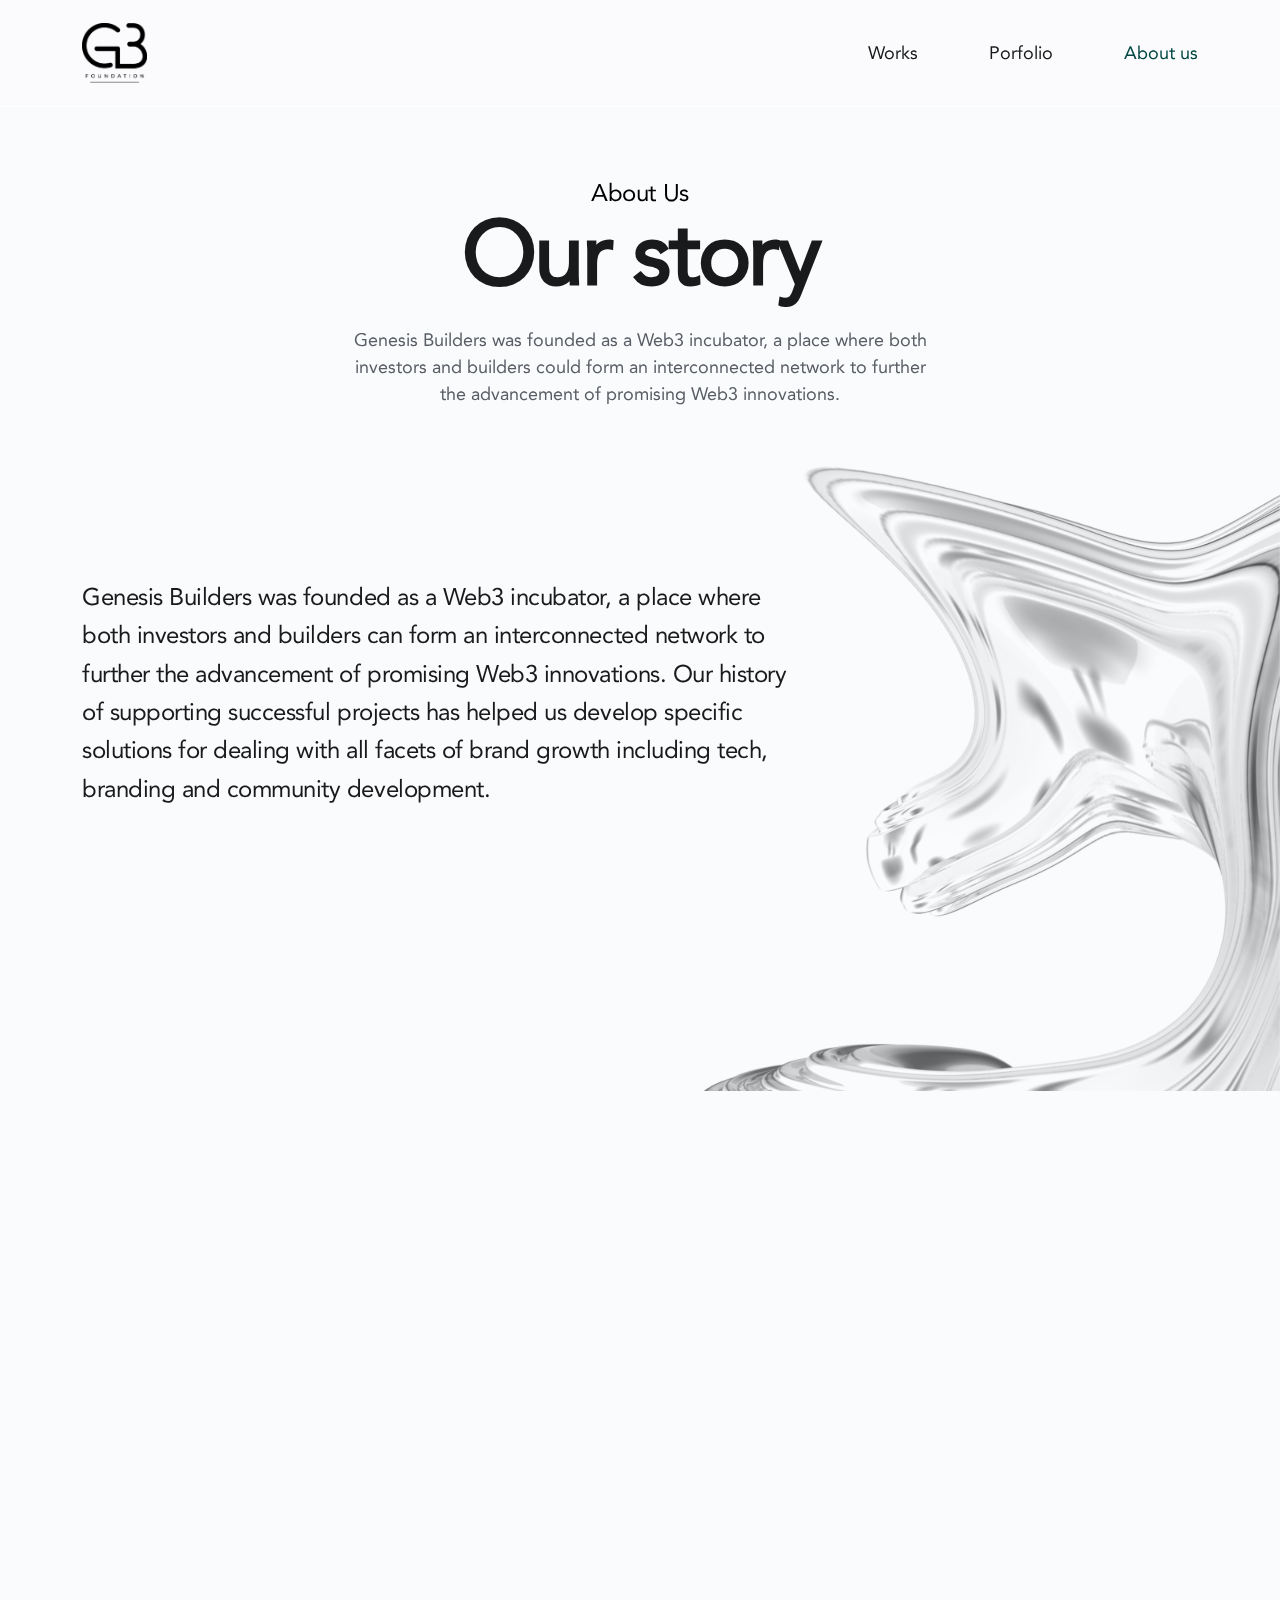
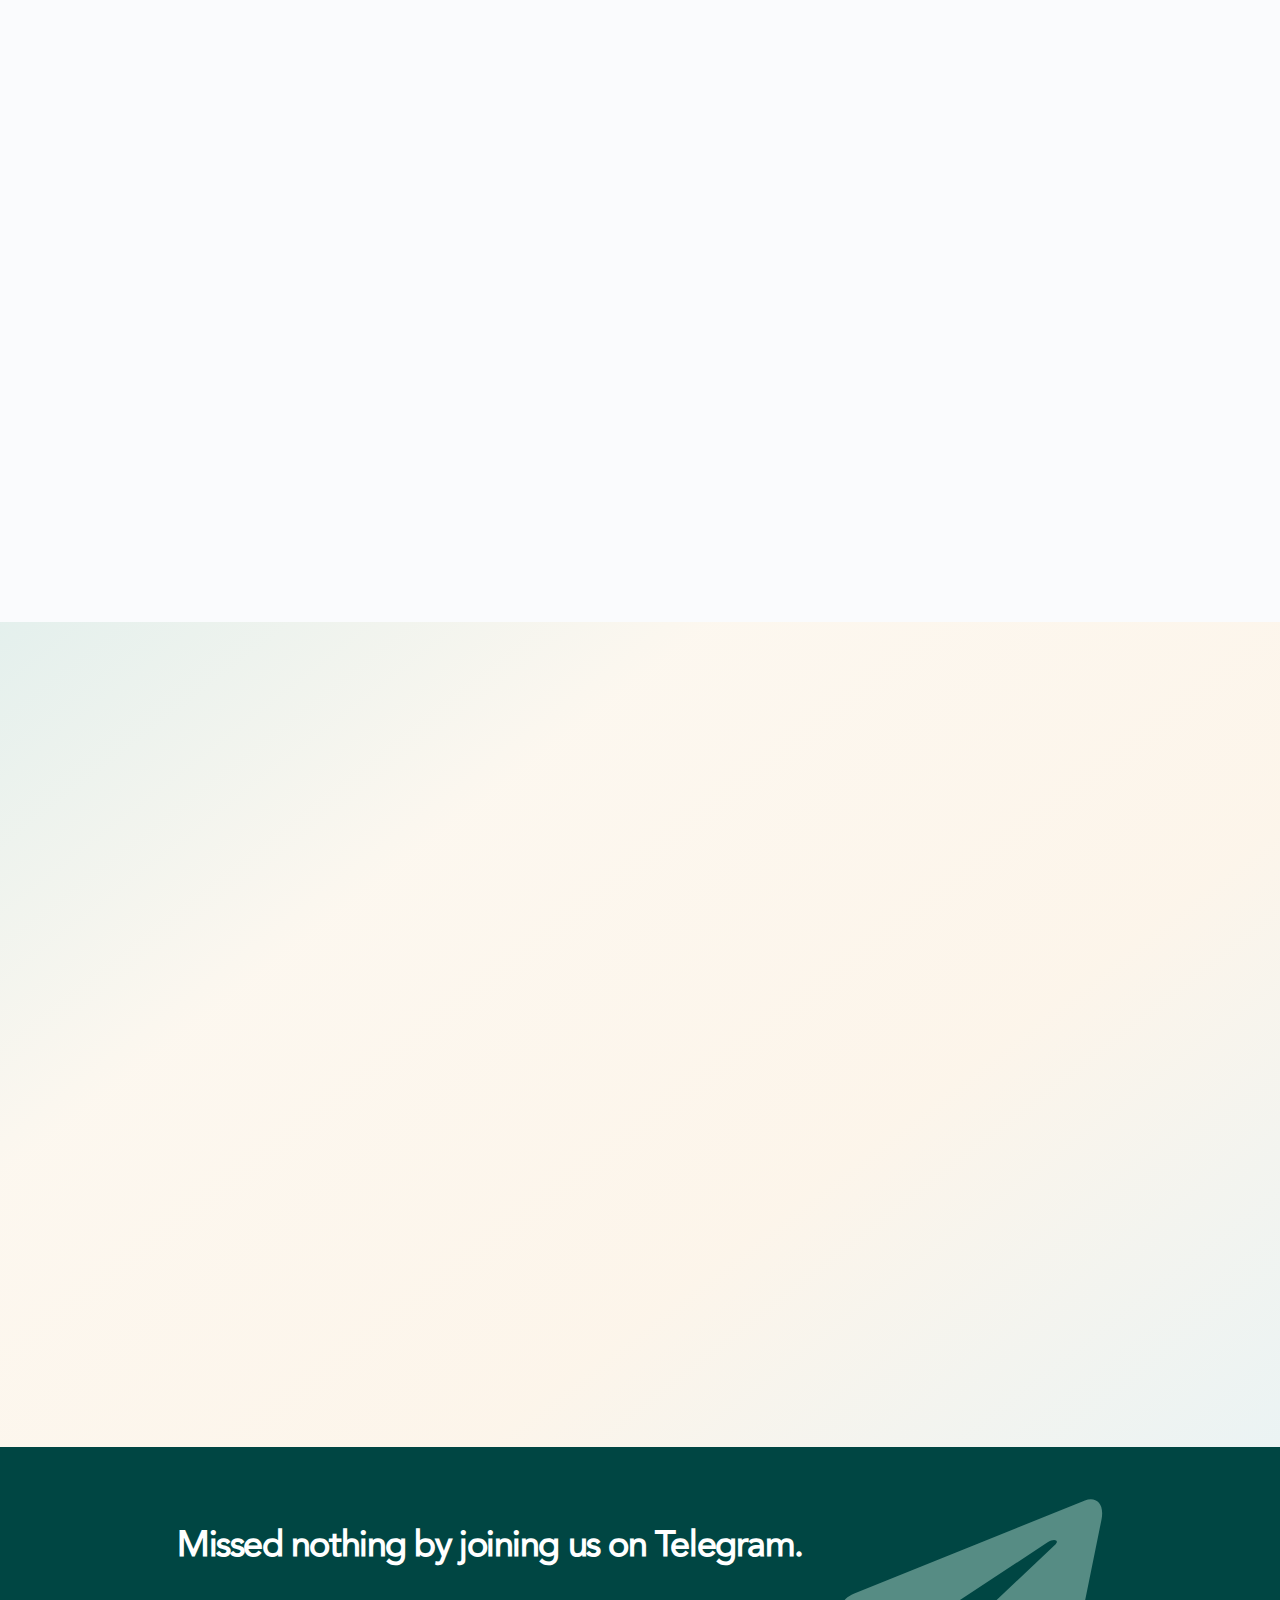
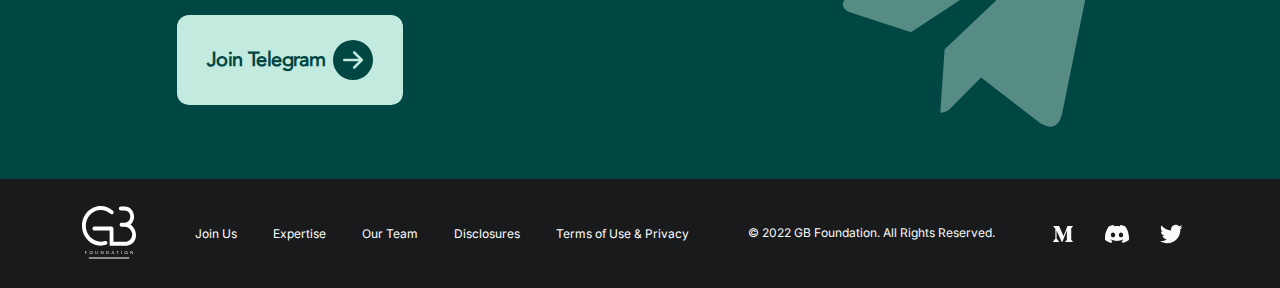
==== commit 74559787: "Update meta SEO" ====
--- a/about-us.html
+++ b/about-us.html
@@ -8,18 +8,18 @@
     <!-- Search Engine -->
     <meta name="description"
         content="Genesis Builders is here to assist every type of enterprise, from the most promising start-ups to top brands and businesses in the world, with the next evolution of consumer behavior." />
-    <meta name="image" content="https://oht-design.net/opengraph.png" />
+    <meta name="image" content="https://gb-foundation.vercel.app/opengraph.png" />
     <!-- Schema.org for Google -->
     <meta itemprop="name" content="GB Foundation" />
     <meta itemprop="description"
         content="Genesis Builders is here to assist every type of enterprise, from the most promising start-ups to top brands and businesses in the world, with the next evolution of consumer behavior." />
-    <meta itemprop="image" content="https://oht-design.net/opengraph.png" />
+    <meta itemprop="image" content="https://gb-foundation.vercel.app/opengraph.png" />
     <!-- Open Graph general (Facebook, Pinterest & Google+) -->
     <meta name="og:title" content="GB Foundation" />
     <meta name="og:description"
         content="Genesis Builders is here to assist every type of enterprise, from the most promising start-ups to top brands and businesses in the world, with the next evolution of consumer behavior." />
-    <meta name="og:image" content="https://oht-design.net/opengraph.png" />
-    <meta name="og:url" content="https://oht-design.net/gb" />
+    <meta name="og:image" content="https://gb-foundation.vercel.app/opengraph.png" />
+    <meta name="og:url" content="https://gb-foundation.vercel.app/" />
     <meta name="og:site_name" content="GB Foundation" />
     <meta name="og:locale" content="en_US" />
     <meta name="og:type" content="website" />
@@ -28,10 +28,10 @@
     <meta name="twitter:title" content="GB Foundation">
     <meta name="twitter:description"
         content="Genesis Builders is here to assist every type of enterprise, from the most promising start-ups to top brands and businesses in the world, with the next evolution of consumer behavior.">
-    <meta name="twitter:image" content="https://oht-design.net/opengraph.png">
+    <meta name="twitter:image" content="https://gb-foundation.vercel.app/opengraph.png">
     <meta name="fb:app_id" content="401785937034606" />
     <meta name="viewport" content="width=device-width, initial-scale=1" />
-    <meta name="theme-color" content="#10101e" />
+    <meta name="theme-color" content="#fff" />
     <link rel="apple-touch-icon" href="logo192.png" />
     <link rel="stylesheet" href="https://cdn.jsdelivr.net/npm/bootstrap@5.2.0/dist/css/bootstrap.min.css" />
     <link rel="stylesheet" href="http://fonts.cdnfonts.com/css/avenir" />
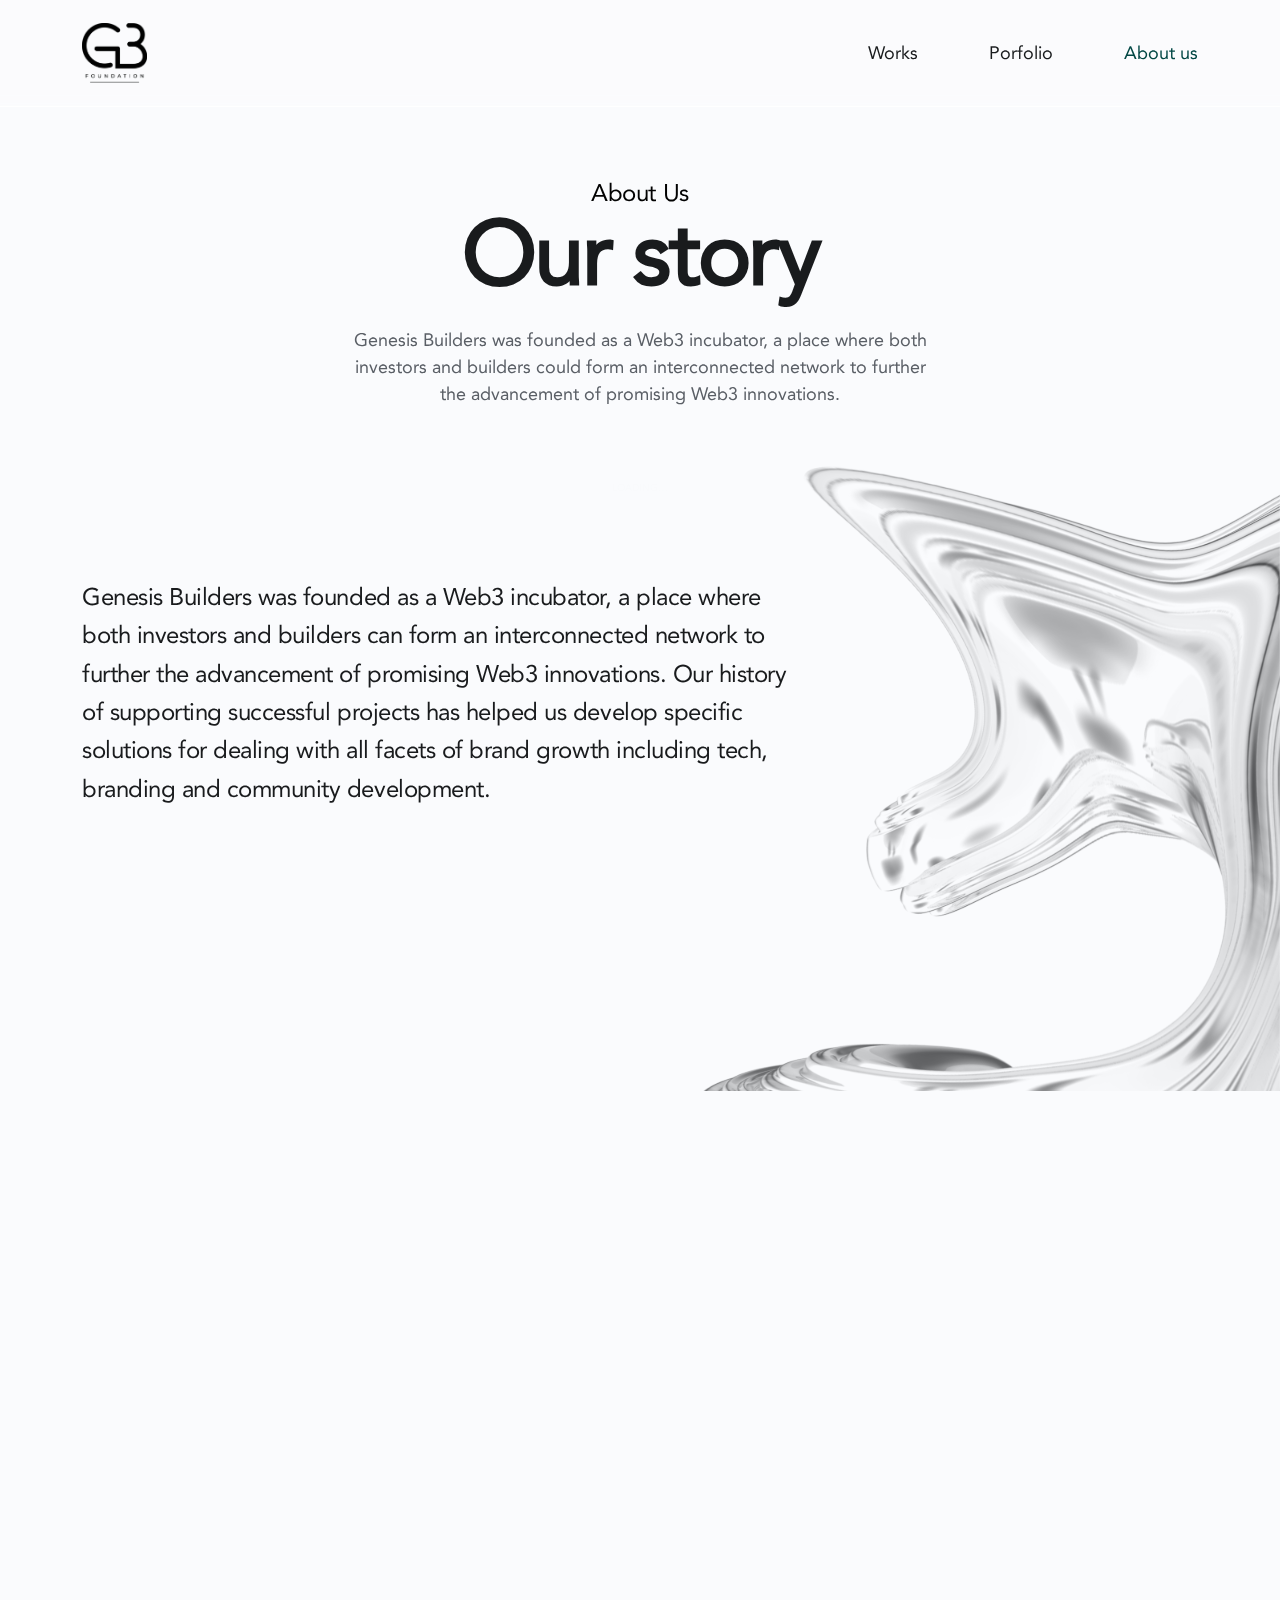
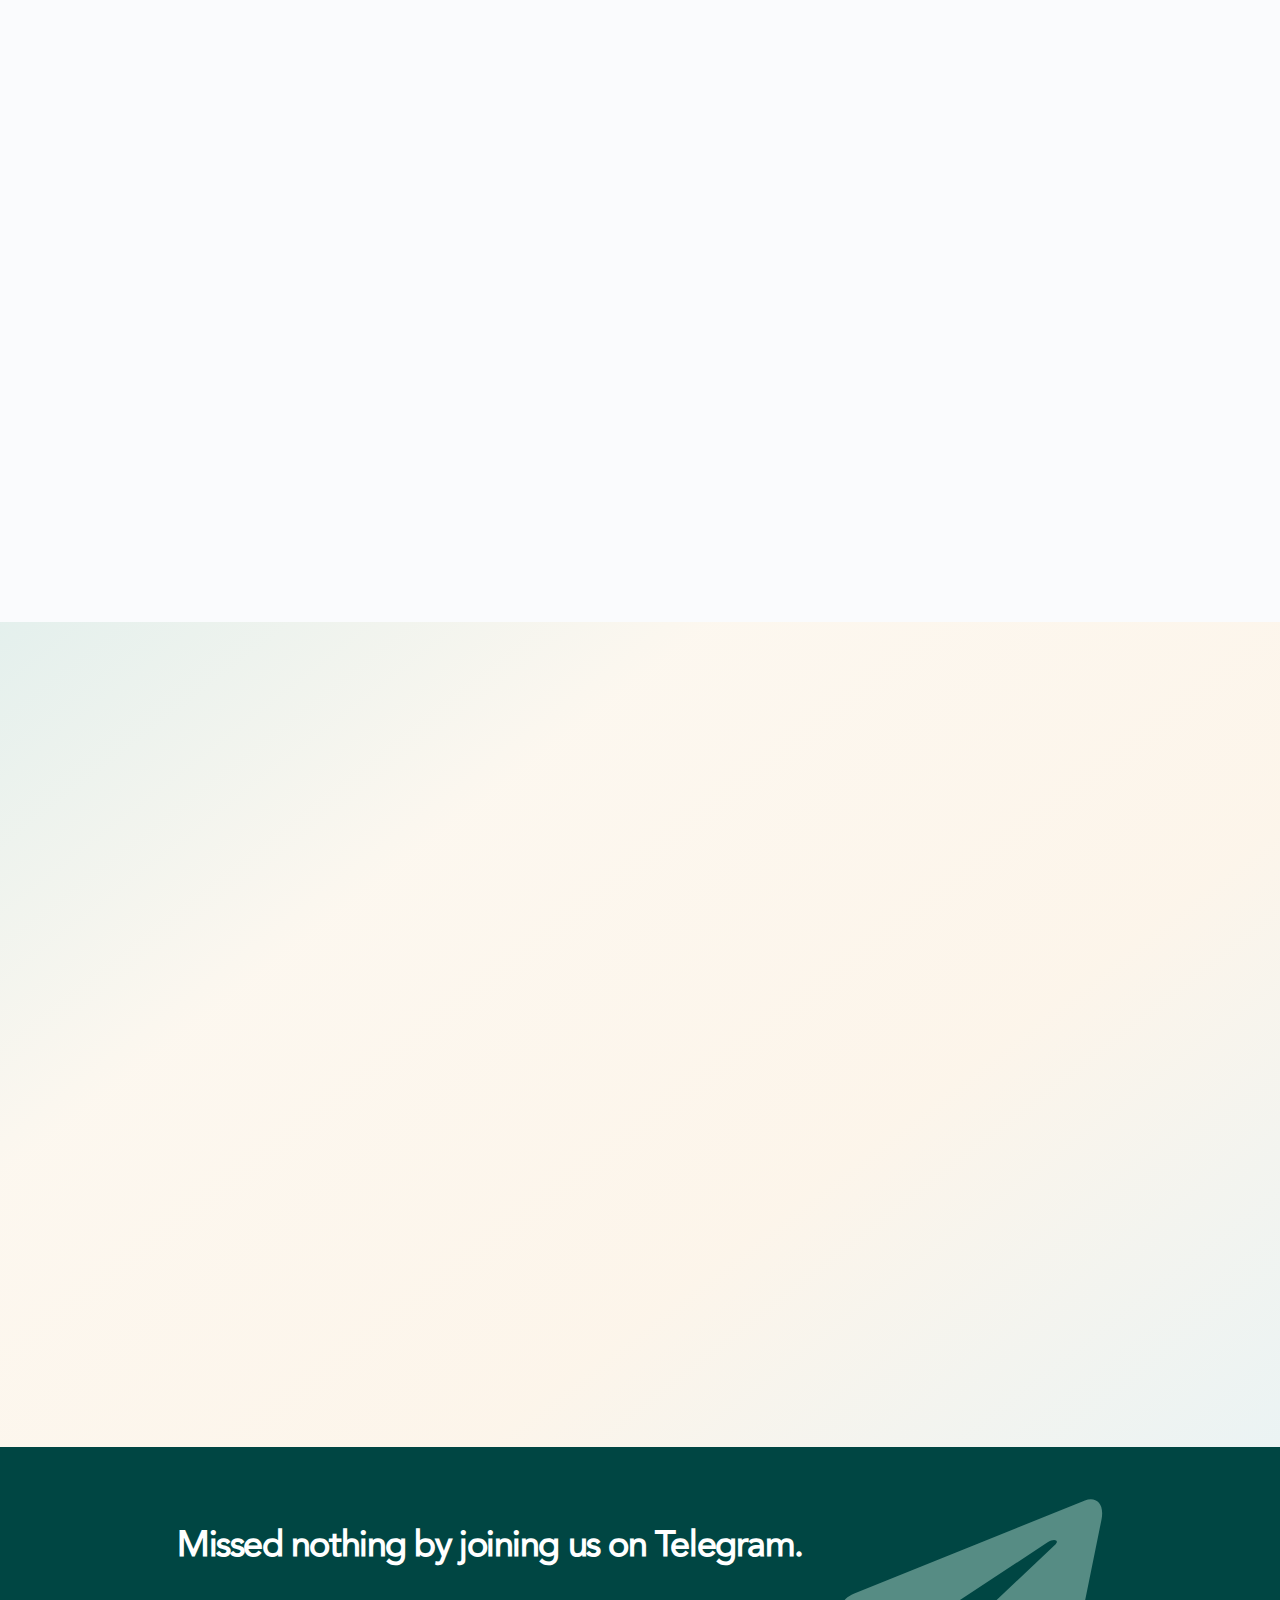
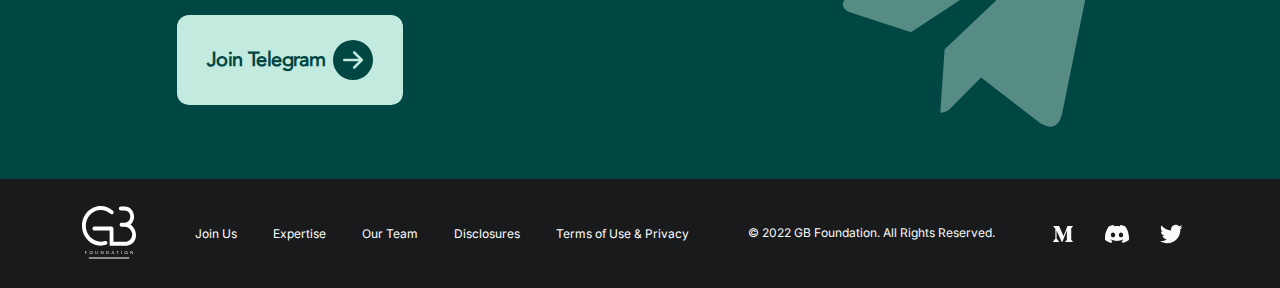
==== commit 8f6433ca: "Update font" ====
--- a/about-us.html
+++ b/about-us.html
@@ -34,7 +34,7 @@
     <meta name="theme-color" content="#fff" />
     <link rel="apple-touch-icon" href="logo192.png" />
     <link rel="stylesheet" href="https://cdn.jsdelivr.net/npm/bootstrap@5.2.0/dist/css/bootstrap.min.css" />
-    <link rel="stylesheet" href="http://fonts.cdnfonts.com/css/avenir" />
+    <link rel="stylesheet" href="https://fonts.cdnfonts.com/css/avenir" />
     <link rel="stylesheet"
         href="https://fonts.googleapis.com/css2?family=Inter:wght@300;400;500;600;700;800;900&amp;display=swap" />
     <link rel="stylesheet" href="assets/plugins/aos/aos.css" />
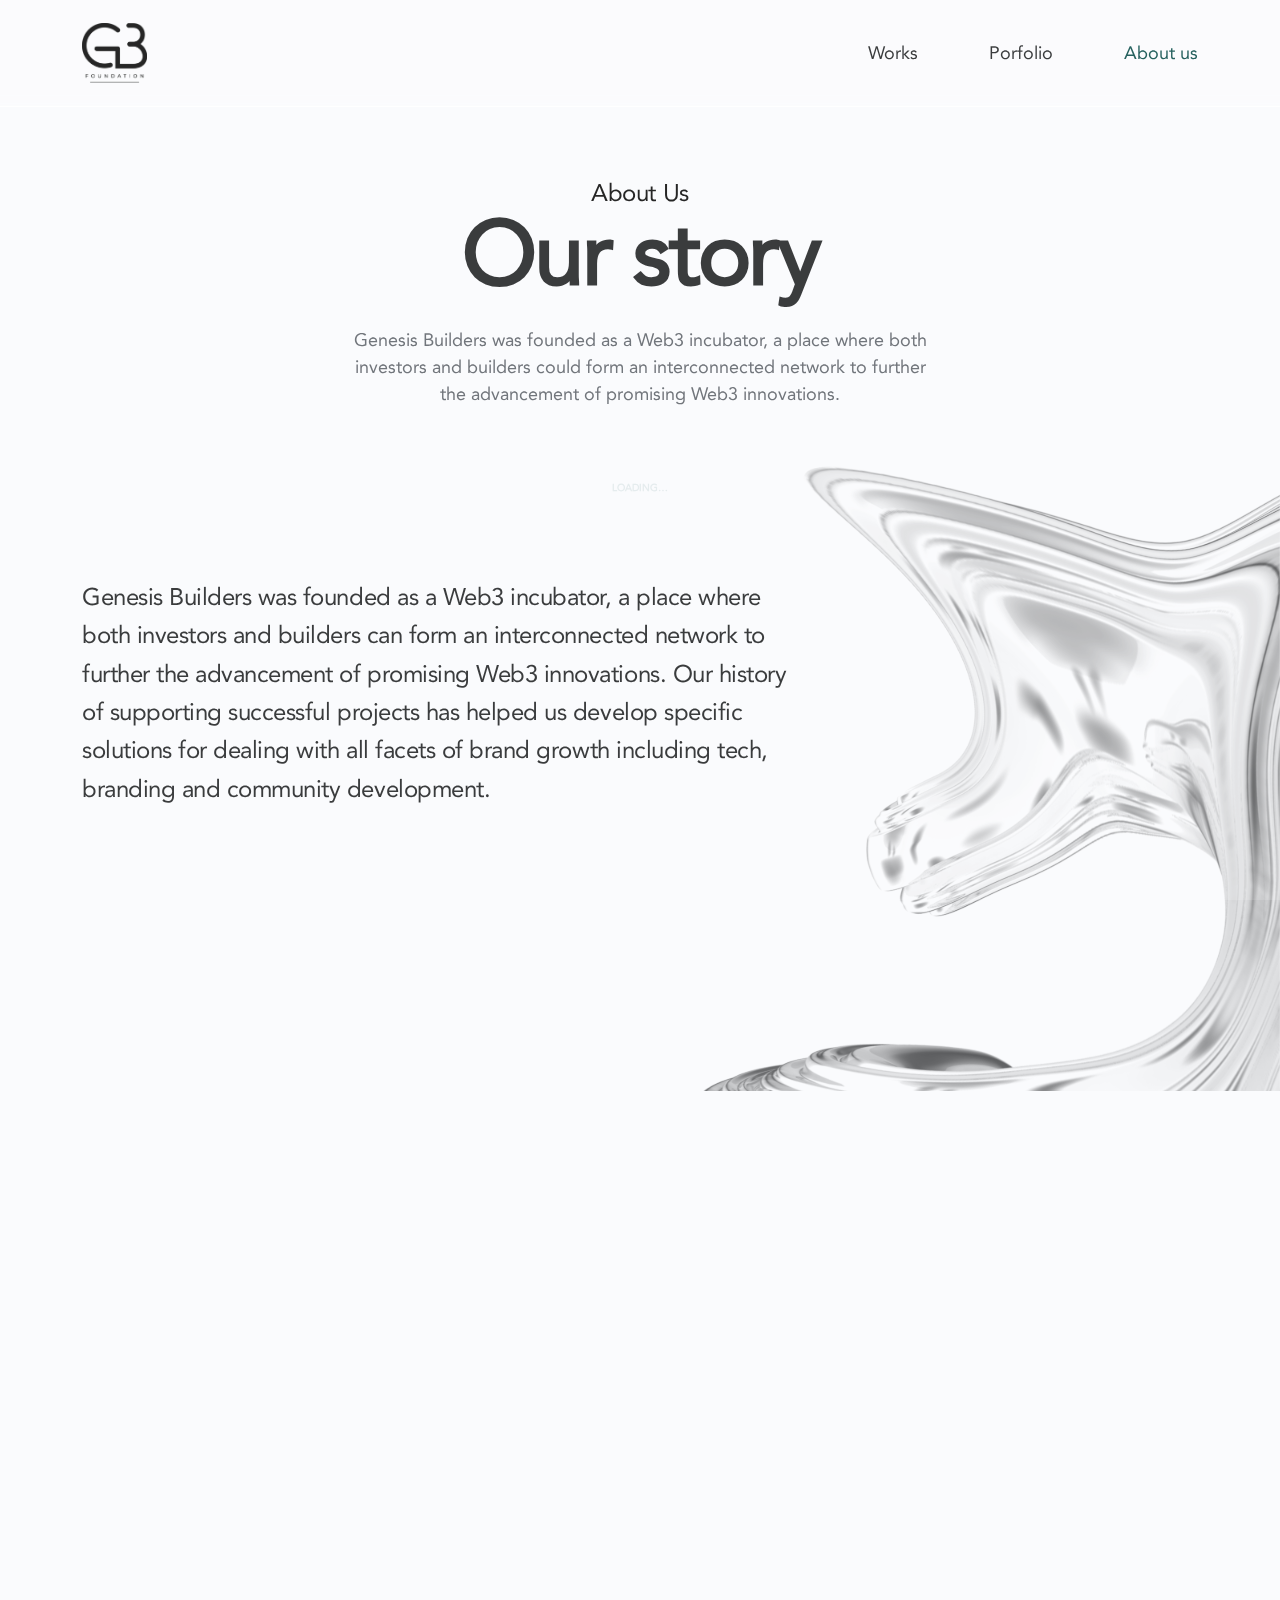
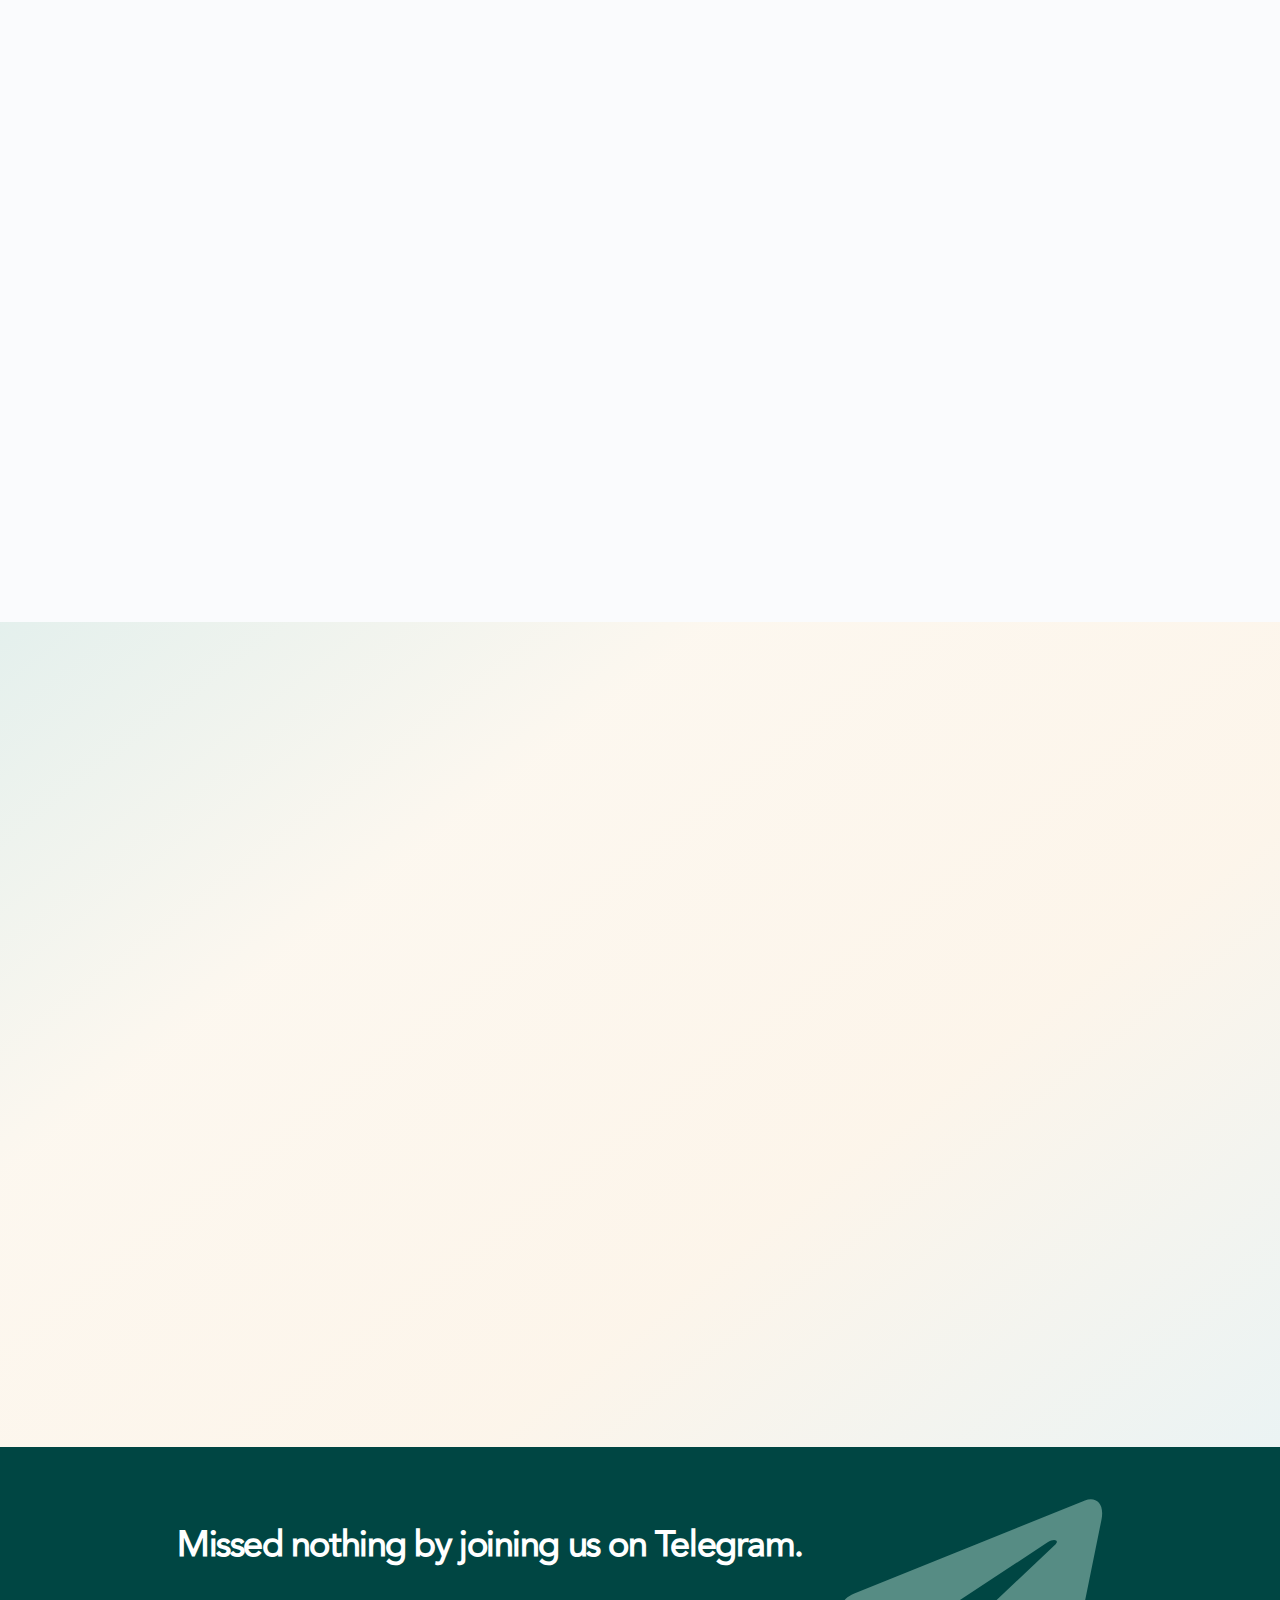
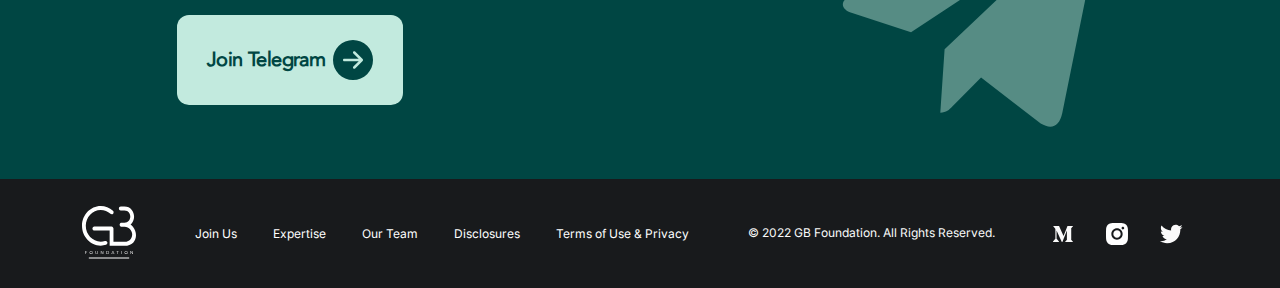
==== commit de3a7eff: "Update feedback" ====
--- a/about-us.html
+++ b/about-us.html
@@ -160,7 +160,7 @@
                                     <div class="gb-au-team-bio">Founder of MassBit, Co-founder of Codelight,
                                         ex-Co-founder of Harmony ONE, ex-Googler.</div>
                                     <div class="gb-au-team-contact">
-                                        <a href="#" target="_blank">
+                                        <a href="https://www.linkedin.com/in/daywednes/" target="_blank">
                                             <img src="assets/images/icons/linkedin.svg" alt="linkedin" />
                                         </a>
                                     </div>
@@ -179,7 +179,7 @@
                                     <div class="gb-au-team-bio">Privacy and Scaling of Ethereum Foundation, CTO of
                                         deeper network, ex-Amazoner</div>
                                     <div class="gb-au-team-contact">
-                                        <a href="#" target="_blank">
+                                        <a href="https://www.linkedin.com/in/mc8305/" target="_blank">
                                             <img src="assets/images/icons/linkedin.svg" alt="linkedin" />
                                         </a>
                                     </div>
@@ -198,7 +198,7 @@
                                     <div class="gb-au-team-bio">Product Marketing Growth Manager of MassBit, Warena
                                         Marketing Consultant</div>
                                     <div class="gb-au-team-contact">
-                                        <a href="#" target="_blank">
+                                        <a href="https://www.linkedin.com/in/kate-pham-trinh-10a031131/" target="_blank">
                                             <img src="assets/images/icons/linkedin.svg" alt="linkedin" />
                                         </a>
                                     </div>
@@ -216,7 +216,7 @@
                                     <div class="gb-au-team-title">Co-Founder</div>
                                     <div class="gb-au-team-bio">CTO and Co-founder of Harmony ONE, ex-Googler</div>
                                     <div class="gb-au-team-contact">
-                                        <a href="#" target="_blank">
+                                        <a href="https://www.linkedin.com/in/rongjianlan/" target="_blank">
                                             <img src="assets/images/icons/linkedin.svg" alt="linkedin" />
                                         </a>
                                     </div>
@@ -237,7 +237,7 @@
                 <div class="row justify-content-center align-items-center">
                     <div class="col-lg-7 col-md-9">
                         <h3>Missed nothing by joining us on Telegram.</h3>
-                        <a href="https://t.me/genesisbuilders" target="_blank">
+                        <a href="https://t.me/genesisbuilderscommunity" target="_blank">
                             <span>Join Telegram</span>
                             <svg width="40" height="40" viewBox="0 0 40 40" fill="none"
                                 xmlns="http://www.w3.org/2000/svg">
@@ -282,17 +282,17 @@
                     <div class="gb-footer-socials">
                         <ul>
                             <li>
-                                <a href="#">
+                                <a href="https://medium.com/@genesisbuilders" target="_blank">
                                     <img src="assets/images/icons/medium.svg" alt="medium" />
                                 </a>
                             </li>
                             <li>
-                                <a href="#">
-                                    <img src="assets/images/icons/discord.svg" alt="discord" />
+                                <a href="https://www.instagram.com/genesis.builders/" target="_blank">
+                                    <img src="assets/images/icons/instagram.svg" alt="instagram" />
                                 </a>
                             </li>
                             <li>
-                                <a href="#">
+                                <a href="https://twitter.com/gbuilders_fund" target="_blank">
                                     <img src="assets/images/icons/twitter.svg" alt="twitter" />
                                 </a>
                             </li>
--- a/assets/css/style.css
+++ b/assets/css/style.css
@@ -1037,12 +1037,47 @@
   }
 }
 .gb-works .gb-w-pikasso {
-  padding-bottom: 250px;
+  padding-bottom: 98px;
+}
+.gb-works .gb-w-contact {
+  padding: 33px 0 38px;
+  margin-bottom: 82px;
+  background: #c2eade;
+  box-shadow: 0px 4px 10px rgba(0, 132, 244, 0.2), 0px -2px 10px rgba(0, 132, 244, 0.4);
+}
+.gb-works .gb-w-contact h3 {
+  font-weight: 800;
+  font-size: 44px;
+  line-height: 120%;
+  letter-spacing: -0.03em;
+  color: #181a1c;
+  margin-bottom: 0;
 }
 @media (max-width: 991px) {
-  .gb-works .gb-w-pikasso {
-    padding-bottom: 120px;
-  }
+  .gb-works .gb-w-contact h3 {
+    font-size: 38px;
+  }
+}
+@media (max-width: 767px) {
+  .gb-works .gb-w-contact h3 {
+    font-size: 26px;
+  }
+}
+.gb-works .gb-w-contact a {
+  display: inline-flex;
+  align-items: center;
+  text-decoration: none;
+  transition: all ease-in-out 0.3s;
+  padding: 16px 27px;
+  background: #ffffff;
+  border-radius: 16px;
+  font-weight: 850;
+  font-size: 16px;
+  line-height: 18px;
+  color: #181a1c;
+}
+.gb-works .gb-w-contact a:hover {
+  color: #595e65;
 }
 .gb-works .gb-w-ezwallet {
   padding-bottom: 100px;
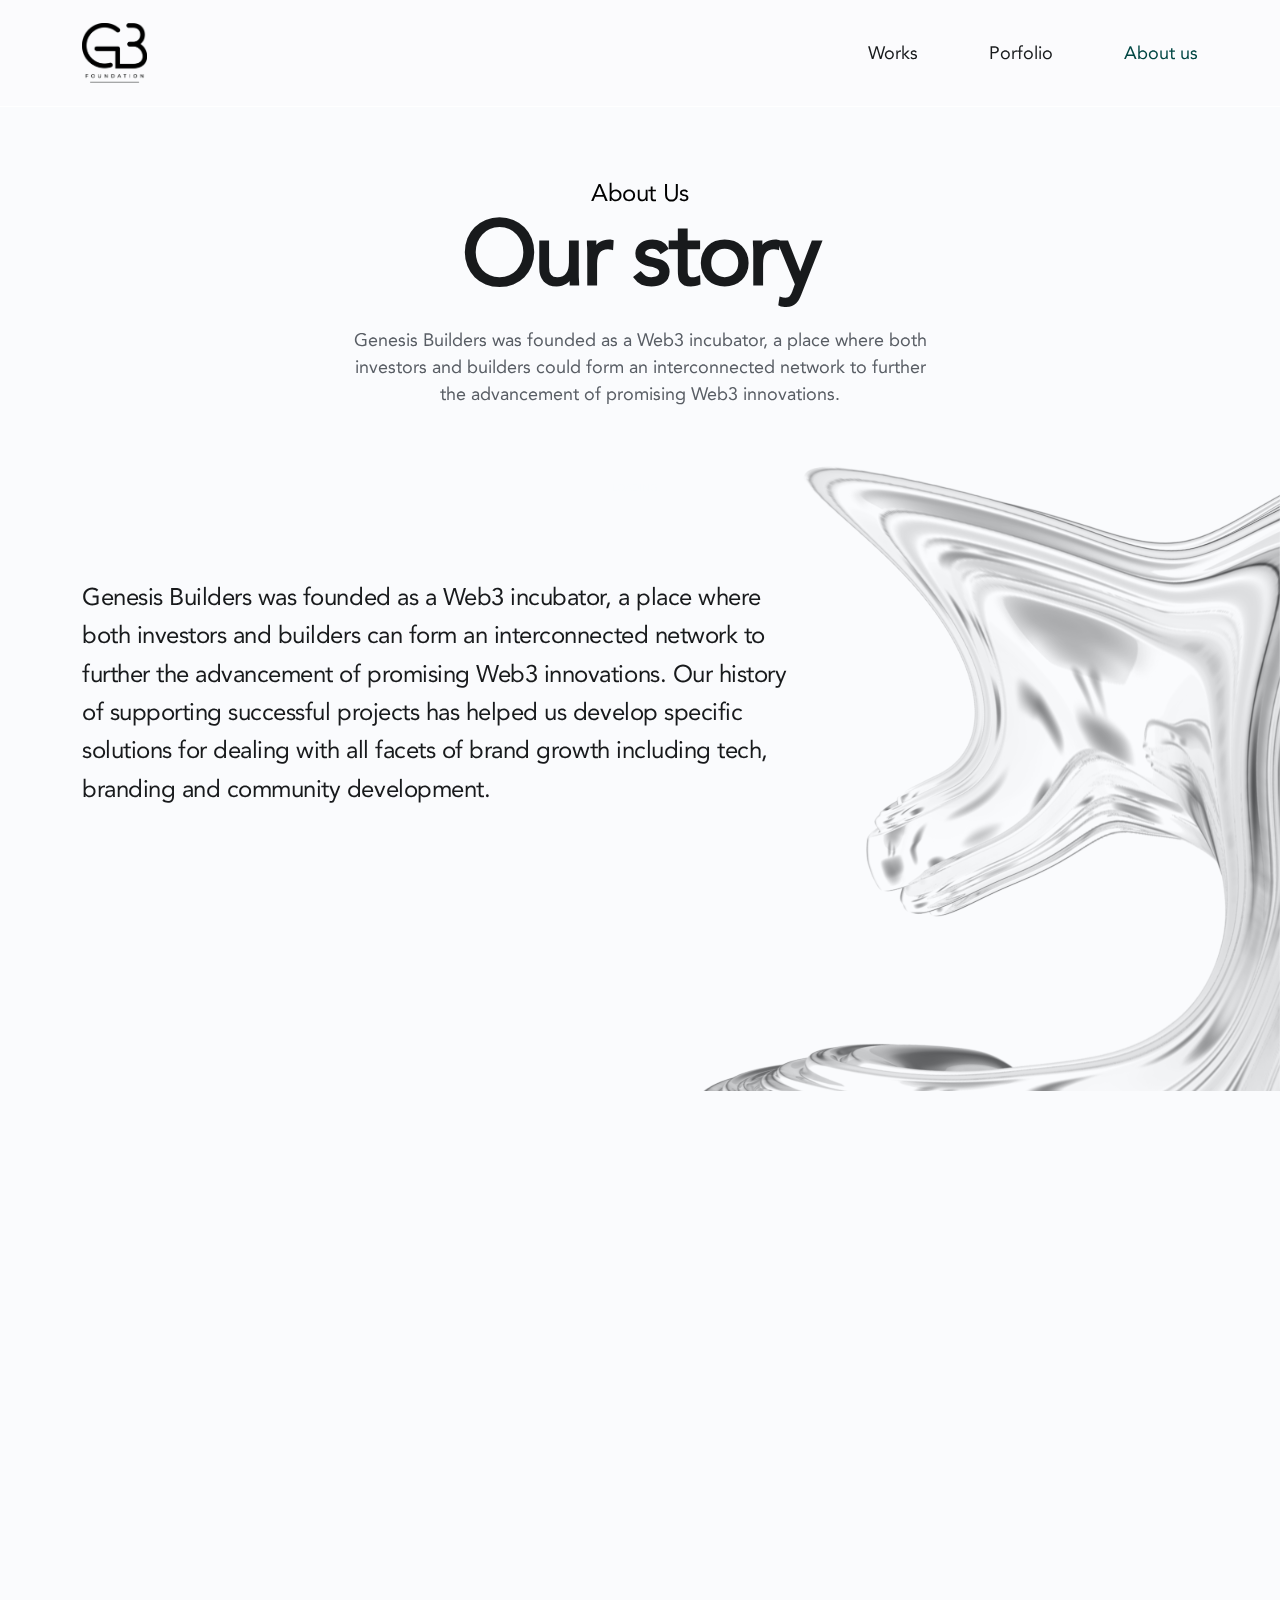
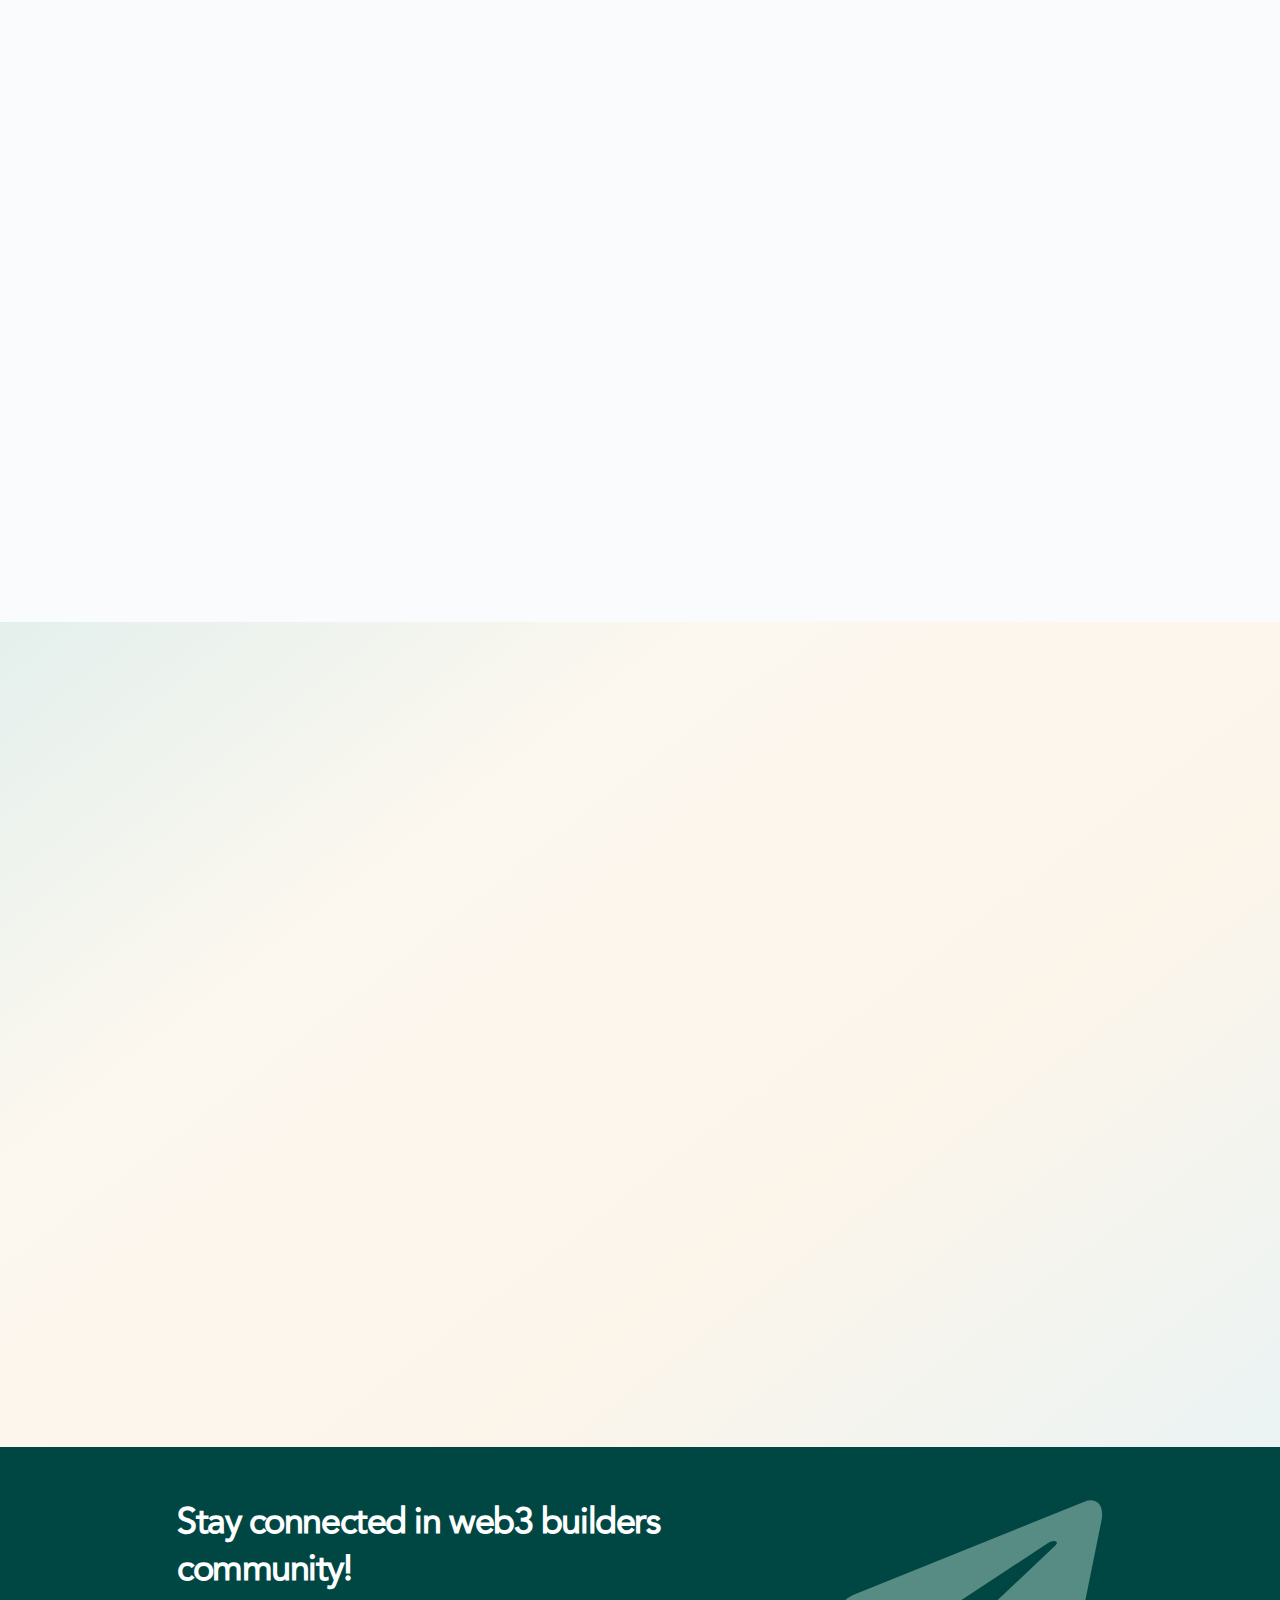
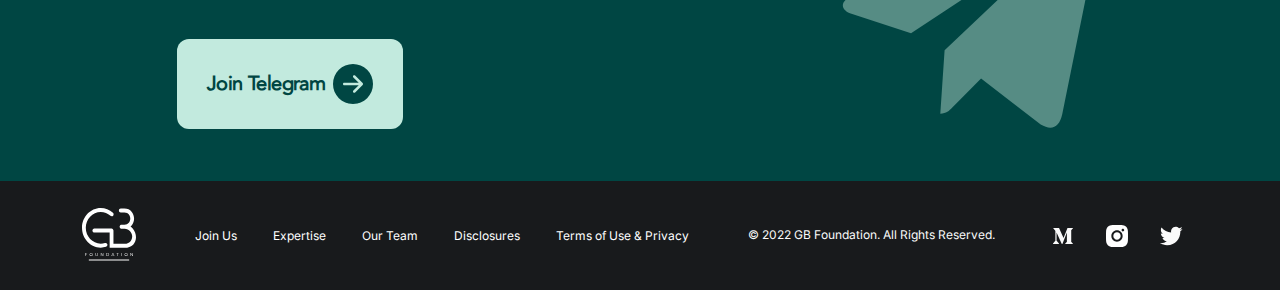
==== commit 9c987a97: "Update text" ====
--- a/about-us.html
+++ b/about-us.html
@@ -134,11 +134,11 @@
                         <div class="row">
                             <div class="col-lg-6">
                                 <img data-aos="fade-up" src="assets/images/about-us/next-step-towards-DAO.svg" class="gb-au-image"
-                                    alt="Next step towards DAO" />
+                                    alt="Milestone 1: Media DAO" />
                             </div>
                             <div class="col-lg-6 ps-lg-5">
-                                <div class="gb-au-title" data-aos="fade-up" data-aos-delay="100">Next step towards DAO</div>
-                                <div class="gb-au-body" data-aos="fade-up" data-aos-delay="200">The service you are waititing for... (Coming Soon)</div>
+                                <div class="gb-au-title" data-aos="fade-up" data-aos-delay="100">Milestone 1: Media DAO</div>
+                                <div class="gb-au-body" data-aos="fade-up" data-aos-delay="200">Media DAO makes it possible for creators to work and monetize collaboratively. Coming soon in 2022.</div>
                             </div>
                         </div>
                     </div>
@@ -157,8 +157,7 @@
                                     </div>
                                     <div class="gb-au-team-name">MINH DOAN</div>
                                     <div class="gb-au-team-title">Co-Founder</div>
-                                    <div class="gb-au-team-bio">Founder of MassBit, Co-founder of Codelight,
-                                        ex-Co-founder of Harmony ONE, ex-Googler.</div>
+                                    <div class="gb-au-team-bio">Founder at MassBit, Co-founder of Codelight, ex-Co-founder of Harmony ONE, ex-Googler.</div>
                                     <div class="gb-au-team-contact">
                                         <a href="https://www.linkedin.com/in/daywednes/" target="_blank">
                                             <img src="assets/images/icons/linkedin.svg" alt="linkedin" />
@@ -176,8 +175,7 @@
                                     </div>
                                     <div class="gb-au-team-name">CHAO MA</div>
                                     <div class="gb-au-team-title">Co-Founder</div>
-                                    <div class="gb-au-team-bio">Privacy and Scaling of Ethereum Foundation, CTO of
-                                        deeper network, ex-Amazoner</div>
+                                    <div class="gb-au-team-bio">Privacy and Scaling at Ethereum Foundation, CTO of deeper network, ex-Amazoner</div>
                                     <div class="gb-au-team-contact">
                                         <a href="https://www.linkedin.com/in/mc8305/" target="_blank">
                                             <img src="assets/images/icons/linkedin.svg" alt="linkedin" />
@@ -195,8 +193,7 @@
                                     </div>
                                     <div class="gb-au-team-name">KATE P.</div>
                                     <div class="gb-au-team-title">Co-Founder</div>
-                                    <div class="gb-au-team-bio">Product Marketing Growth Manager of MassBit, Warena
-                                        Marketing Consultant</div>
+                                    <div class="gb-au-team-bio">Marketing Manager of MassBit, Partnership at Codelight</div>
                                     <div class="gb-au-team-contact">
                                         <a href="https://www.linkedin.com/in/kate-pham-trinh-10a031131/" target="_blank">
                                             <img src="assets/images/icons/linkedin.svg" alt="linkedin" />
@@ -214,7 +211,7 @@
                                     </div>
                                     <div class="gb-au-team-name">RONGJIAN LAN</div>
                                     <div class="gb-au-team-title">Co-Founder</div>
-                                    <div class="gb-au-team-bio">CTO and Co-founder of Harmony ONE, ex-Googler</div>
+                                    <div class="gb-au-team-bio">CTO and Co-founder at Harmony ONE, ex-Googler</div>
                                     <div class="gb-au-team-contact">
                                         <a href="https://www.linkedin.com/in/rongjianlan/" target="_blank">
                                             <img src="assets/images/icons/linkedin.svg" alt="linkedin" />
@@ -236,7 +233,7 @@
             <div class="container">
                 <div class="row justify-content-center align-items-center">
                     <div class="col-lg-7 col-md-9">
-                        <h3>Missed nothing by joining us on Telegram.</h3>
+                        <h3>Stay connected in web3 builders community!</h3>
                         <a href="https://t.me/genesisbuilderscommunity" target="_blank">
                             <span>Join Telegram</span>
                             <svg width="40" height="40" viewBox="0 0 40 40" fill="none"
--- a/assets/css/style.css
+++ b/assets/css/style.css
@@ -1199,6 +1199,7 @@
   background-color: #ffffff;
 }
 .gb-our-portfolio .gb-op-content .gb-op-card .gb-op-card-image img {
+  max-height: 108px;
   max-width: 100%;
   -o-object-fit: contain;
      object-fit: contain;
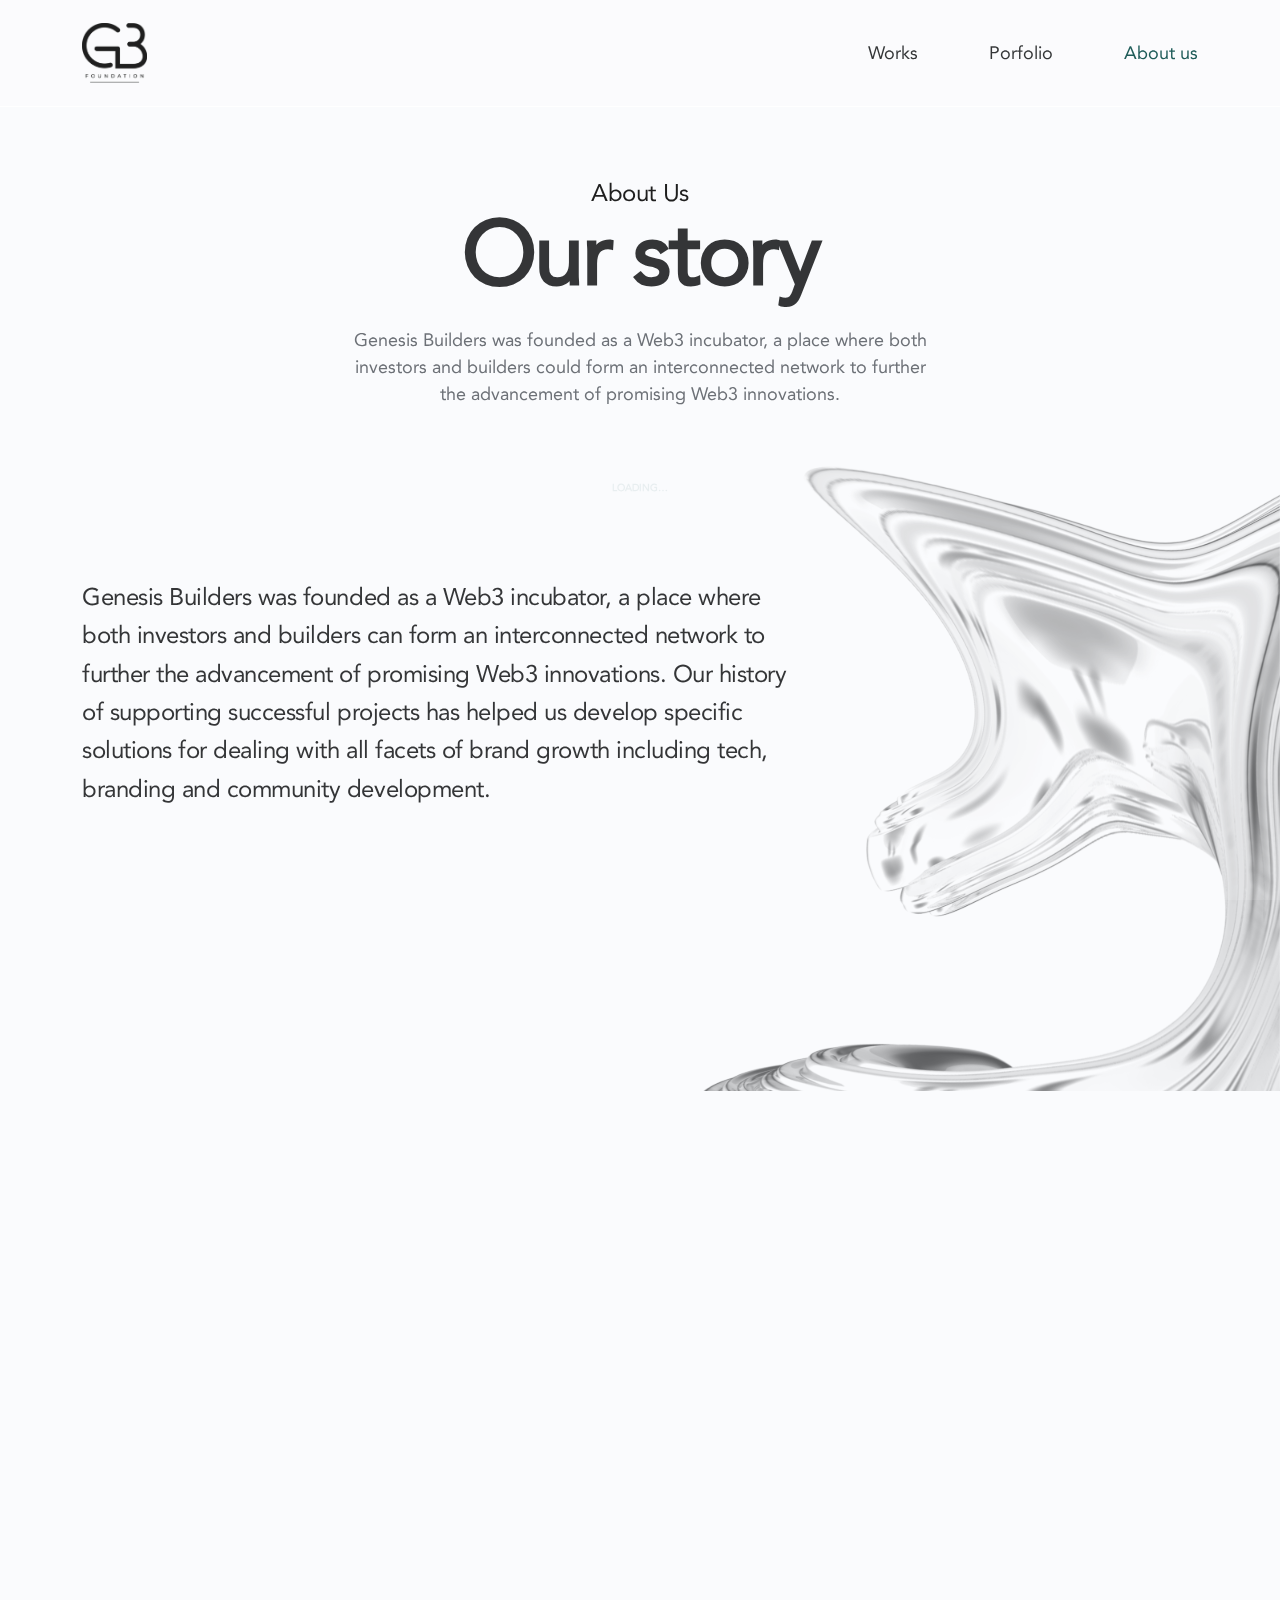
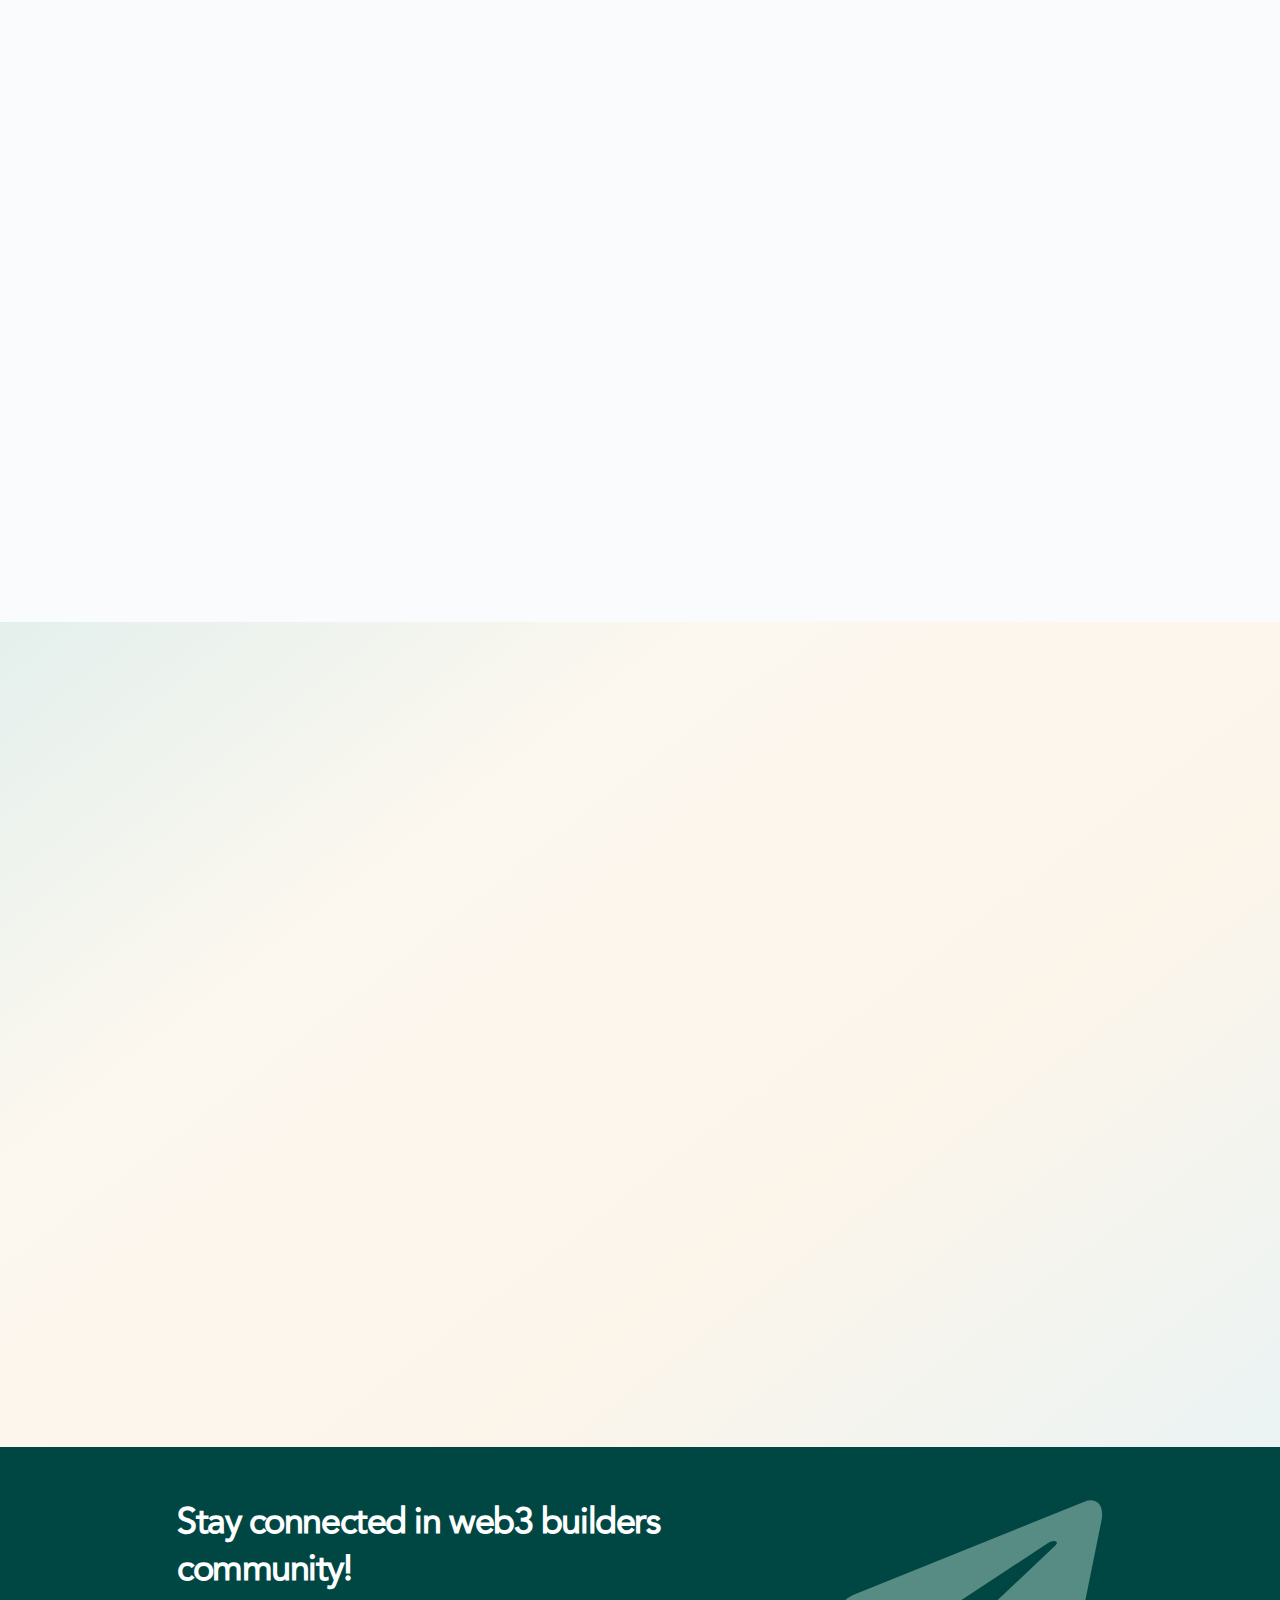
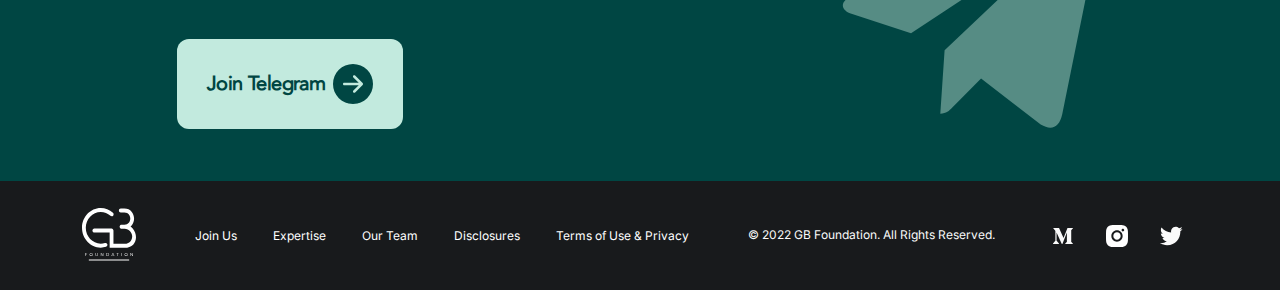
==== commit 0efe1590: "Update link twitter" ====
--- a/about-us.html
+++ b/about-us.html
@@ -289,7 +289,7 @@
                                 </a>
                             </li>
                             <li>
-                                <a href="https://twitter.com/gbuilders_fund" target="_blank">
+                                <a href="https://twitter.com/GBFoundationHQ" target="_blank">
                                     <img src="assets/images/icons/twitter.svg" alt="twitter" />
                                 </a>
                             </li>
